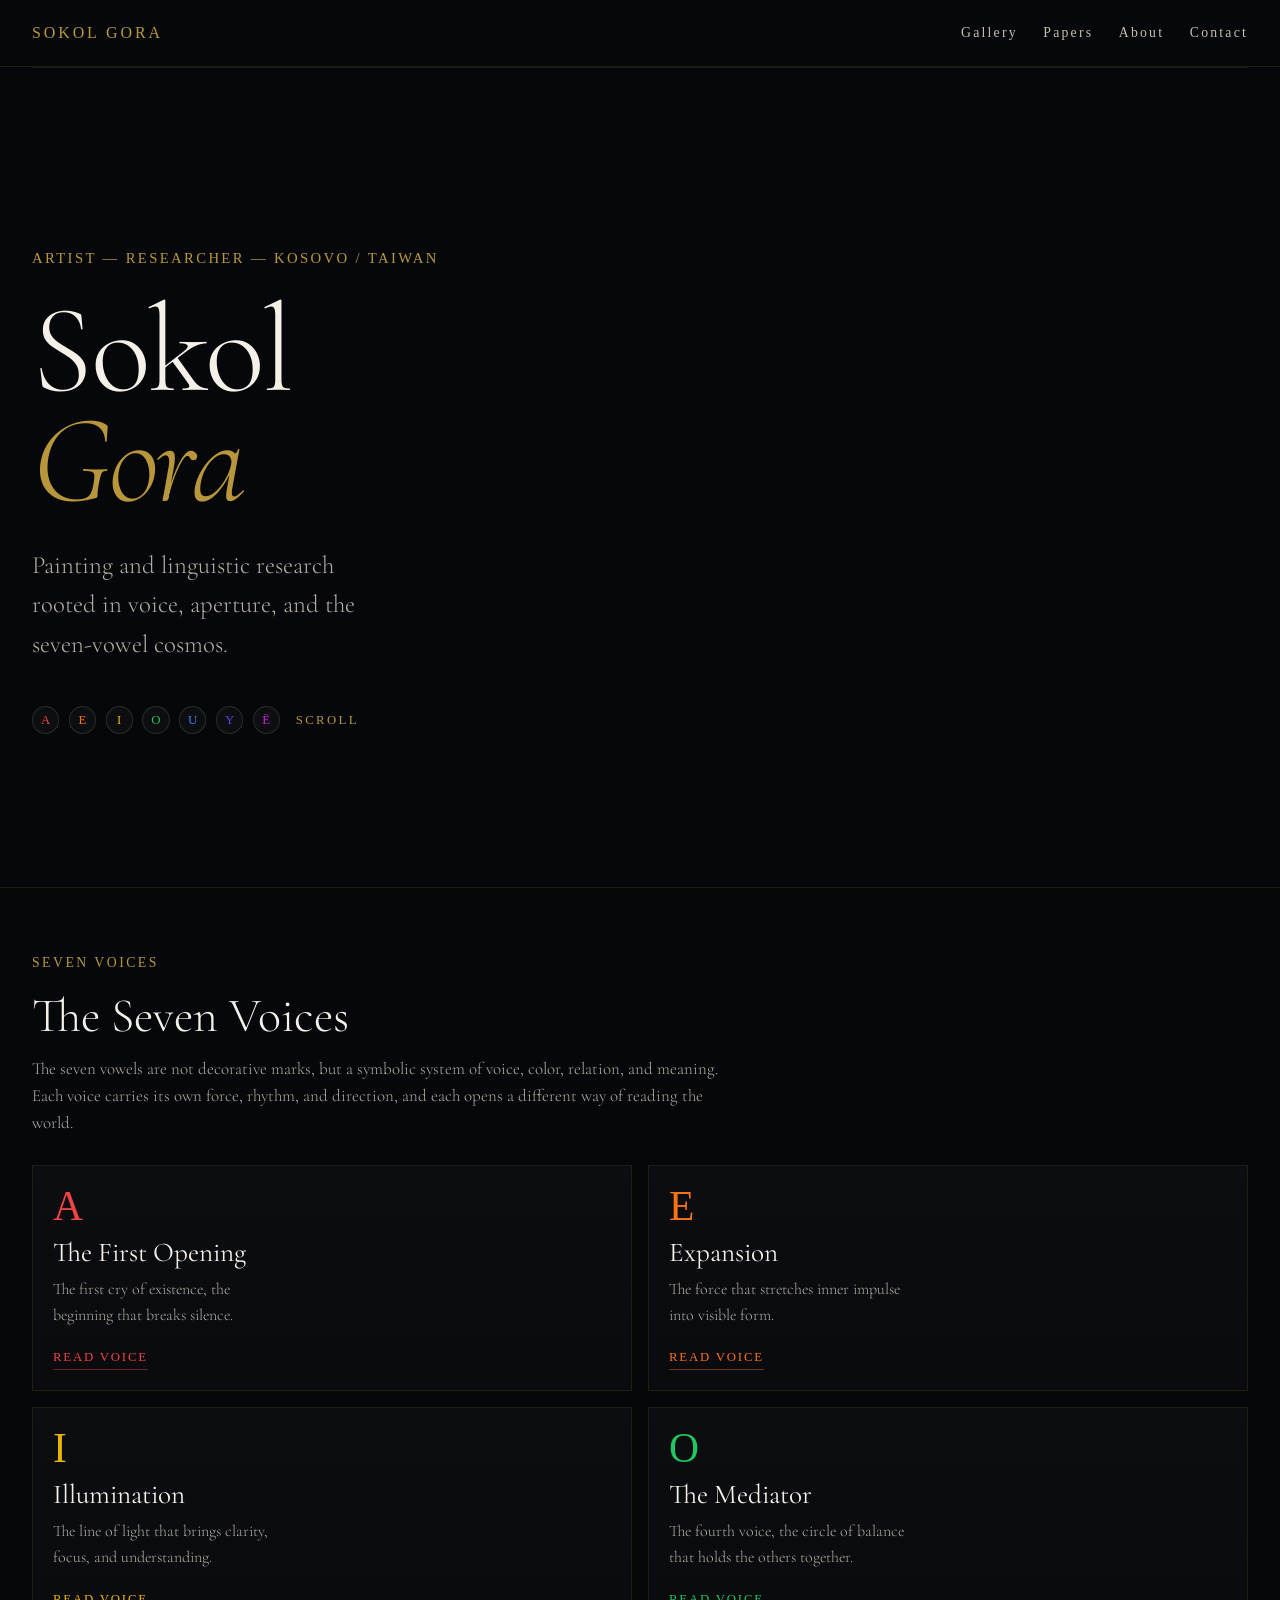
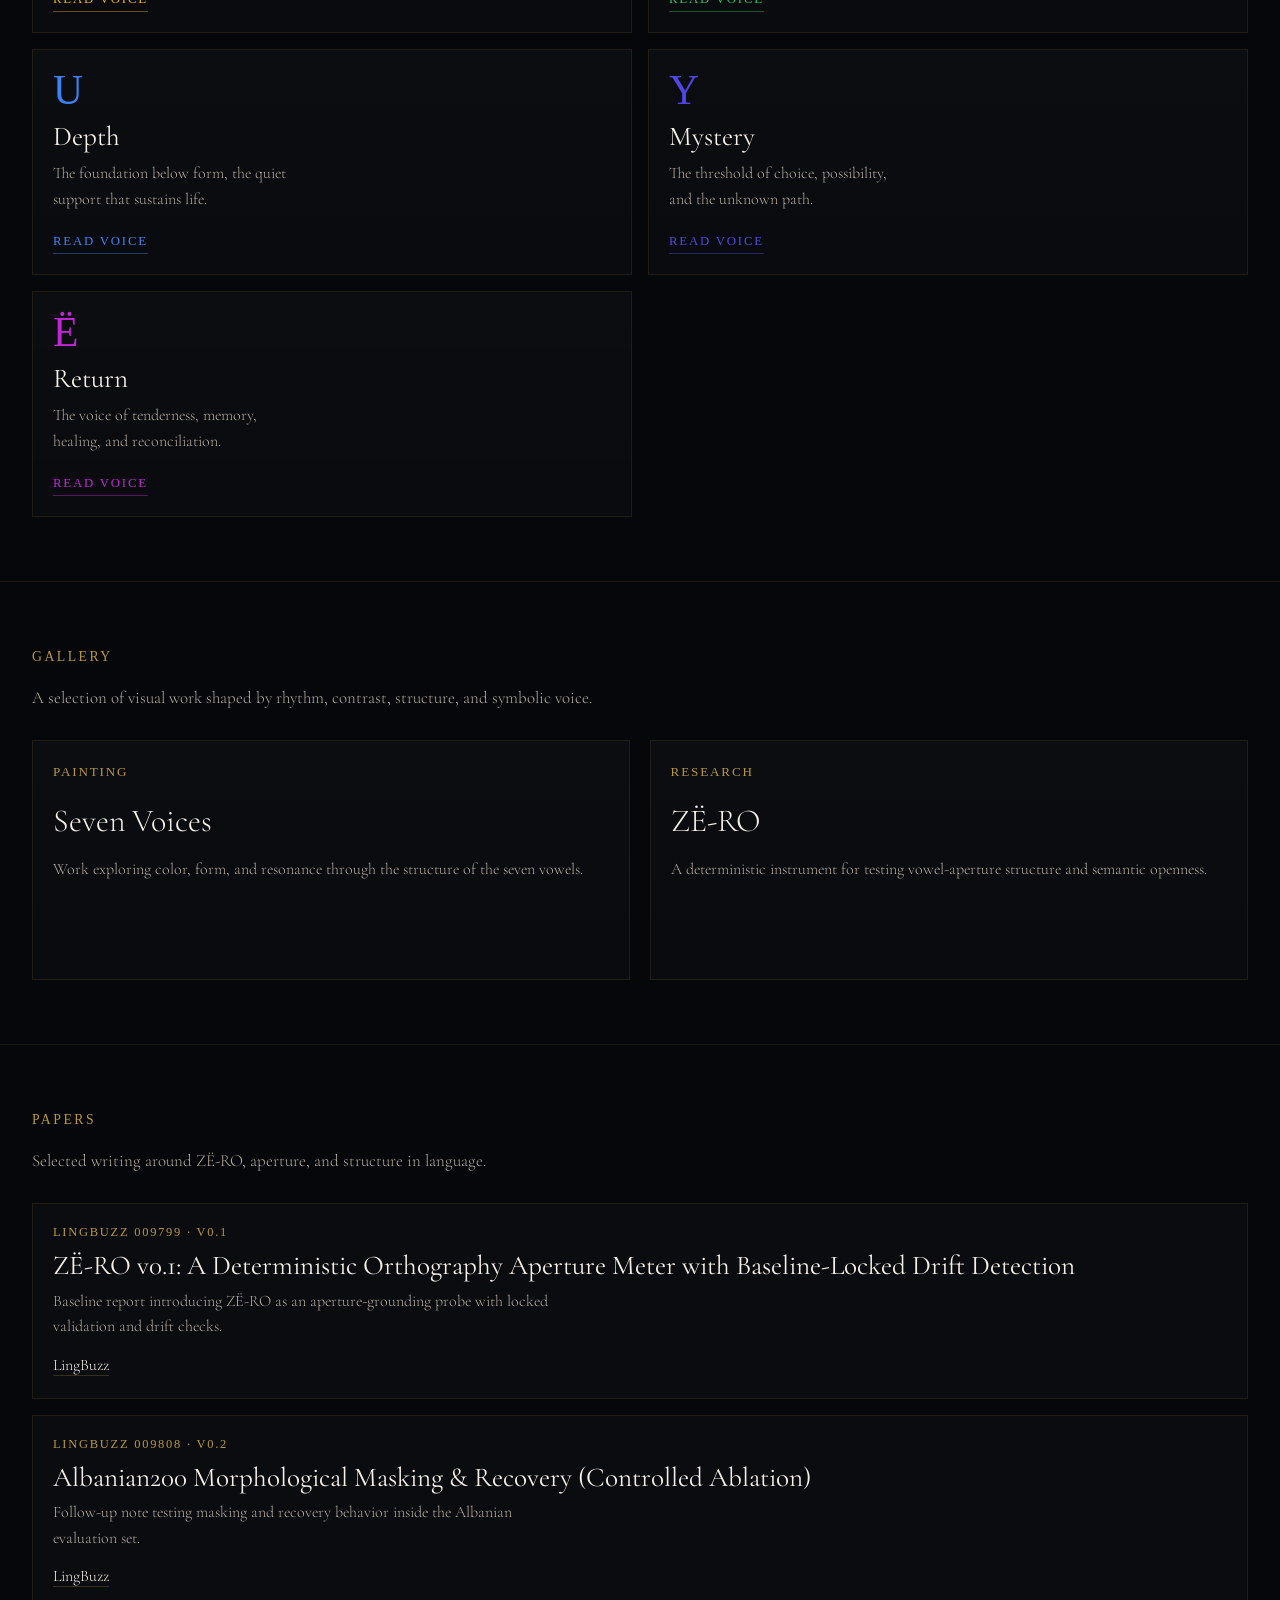
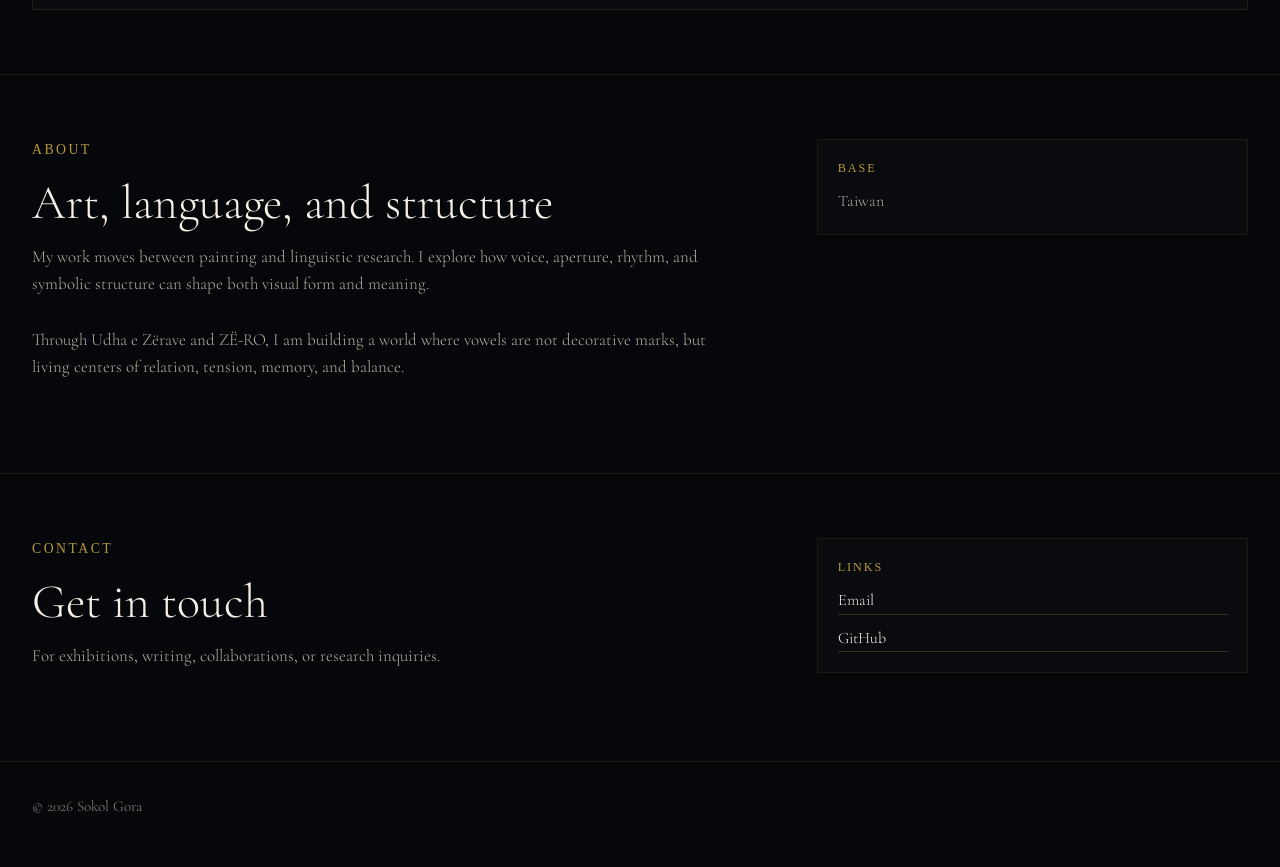
==== index.html @ 14e0bbb9 "fix: remove all decorative hero background effects" ====
<!DOCTYPE html>
<html lang="en">
<head>
  <meta charset="UTF-8" />
  <meta name="viewport" content="width=device-width, initial-scale=1.0" />
  <title>Sokol Gora</title>
  <meta
    name="description"
    content="Painting and linguistic research rooted in voice, aperture, and the seven-vowel cosmos."
  />
  <link rel="preconnect" href="https://fonts.googleapis.com" />
  <link rel="preconnect" href="https://fonts.gstatic.com" crossorigin />
  <link
    href="https://fonts.googleapis.com/css2?family=Cormorant+Garamond:ital,wght@0,300;0,400;0,500;0,600;1,300;1,400&family=IM+Fell+English+SC&display=swap"
    rel="stylesheet"
  />
  <style>
    :root {
      --bg: #09090b;
      --panel: #101014;
      --panel-soft: rgba(255, 255, 255, 0.02);
      --line: rgba(184, 151, 60, 0.14);
      --line-strong: rgba(184, 151, 60, 0.3);
      --gold: #b8973c;
      --gold-soft: #8a6e2d;
      --text: #f5f0e8;
      --muted: #b7afa3;
      --muted-2: #8c867d;
      --max: 1280px;
      --pad: clamp(1.25rem, 3vw, 2rem);
      --serif: "Cormorant Garamond", Georgia, serif;
      --caps: "IM Fell English SC", serif;
    }

    * {
      box-sizing: border-box;
    }

    html {
      scroll-behavior: smooth;
    }

    body {
      margin: 0;
      min-height: 100svh;
      background: #06070a;
      color: var(--text);
      font-family: var(--serif);
      font-weight: 300;
      line-height: 1.6;
    }

    a {
      color: inherit;
      text-decoration: none;
    }

    .site-shell {
      position: relative;
      overflow: hidden;
    }

    .site-shell::before,
    .site-shell::after {
      content: none;
    }

    .inner {
      position: relative;
      z-index: 1;
      width: min(var(--max), calc(100% - 2 * var(--pad)));
      margin: 0 auto;
    }

    header {
      padding: 1.25rem 0;
      border-bottom: 1px solid var(--line);
    }

    .topbar {
      display: flex;
      align-items: center;
      justify-content: space-between;
      gap: 1rem;
    }

    .brand {
      font-family: var(--caps);
      font-size: 1rem;
      letter-spacing: 0.18em;
      color: var(--gold);
      text-transform: uppercase;
      white-space: nowrap;
    }

    nav {
      display: flex;
      gap: clamp(1rem, 2vw, 2rem);
      flex-wrap: wrap;
      justify-content: flex-end;
    }

    nav a {
      font-family: var(--caps);
      font-size: 0.86rem;
      letter-spacing: 0.16em;
      color: #ddd4c0;
      opacity: 0.9;
      transition: color 0.2s ease, opacity 0.2s ease;
    }

    nav a:hover,
    nav a:focus-visible {
      color: var(--gold);
      opacity: 1;
      outline: none;
    }

    .hero {
      min-height: calc(100svh - 5rem);
      display: grid;
      align-items: center;
      padding: clamp(4rem, 10vh, 7rem) 0 4rem;
    }

    .hero-grid {
      display: grid;
      grid-template-columns: minmax(0, 560px);
      gap: 0;
      align-items: end;
    }

    .eyebrow {
      font-family: var(--caps);
      font-size: 0.92rem;
      letter-spacing: 0.16em;
      color: var(--gold);
      margin: 0 0 1.6rem;
      text-transform: uppercase;
    }

    .hero-title {
      margin: 0;
      line-height: 0.88;
      letter-spacing: -0.02em;
      font-weight: 300;
      font-size: clamp(4rem, 11vw, 7.8rem);
    }

    .hero-title span {
      display: block;
    }

    .hero-title .accent {
      color: var(--gold);
      font-style: italic;
    }

    .hero-copy {
      max-width: 28ch;
      margin: 1.9rem 0 2.6rem;
      font-size: clamp(1.2rem, 2.1vw, 1.55rem);
      color: var(--muted);
    }

    .voice-row {
      display: flex;
      align-items: center;
      gap: 0.6rem;
      flex-wrap: wrap;
      margin-top: 1rem;
    }

    #voice-links {
      display: flex;
      gap: 0.6rem;
      flex-wrap: wrap;
    }

    .voice-link {
      width: 1.7rem;
      height: 1.7rem;
      display: inline-flex;
      align-items: center;
      justify-content: center;
      border-radius: 999px;
      border: 1px solid rgba(255, 255, 255, 0.12);
      background: rgba(255, 255, 255, 0.03);
      color: var(--voice);
      font-family: var(--caps);
      font-size: 0.8rem;
      line-height: 1;
      transition:
        transform 0.18s ease,
        border-color 0.18s ease,
        background 0.18s ease,
        box-shadow 0.18s ease;
    }

    .voice-link:hover,
    .voice-link:focus-visible {
      transform: translateY(-1px);
      border-color: color-mix(in srgb, var(--voice) 70%, white 30%);
      background: color-mix(in srgb, var(--voice) 16%, transparent 84%);
      box-shadow: 0 0 0 3px color-mix(in srgb, var(--voice) 14%, transparent 86%);
      outline: none;
    }

    .scroll-note {
      font-family: var(--caps);
      font-size: 0.8rem;
      letter-spacing: 0.18em;
      color: var(--gold);
      text-transform: uppercase;
      margin-left: 0.4rem;
    }

    .hero-side {
      display: none;
    }

    section {
      padding: 4rem 0;
      border-top: 1px solid var(--line);
    }

    .section-head {
      display: flex;
      align-items: baseline;
      justify-content: space-between;
      gap: 1rem;
      margin-bottom: 1rem;
    }

    .section-kicker {
      font-family: var(--caps);
      font-size: 0.86rem;
      letter-spacing: 0.18em;
      color: var(--gold);
      text-transform: uppercase;
    }

    .section-title {
      margin: 0 0 0.8rem;
      font-size: clamp(2rem, 4vw, 3rem);
      font-weight: 300;
      line-height: 1.1;
    }

    .section-copy {
      max-width: 44rem;
      color: var(--muted);
      font-size: 1.06rem;
      margin: 0 0 1.8rem;
    }

    .voice-grid {
      display: grid;
      grid-template-columns: repeat(2, minmax(0, 1fr));
      gap: 1rem;
    }

    .voice-card {
      --voice-accent: var(--gold);
      border: 1px solid rgba(184, 151, 60, 0.12);
      background: linear-gradient(180deg, rgba(255,255,255,0.025), rgba(255,255,255,0.015));
      padding: 1.25rem;
      transition:
        transform 0.18s ease,
        border-color 0.18s ease,
        box-shadow 0.18s ease;
    }

    .voice-card:hover,
    .voice-card:focus-within {
      transform: translateY(-2px);
      border-color: color-mix(in srgb, var(--voice-accent) 38%, rgba(184,151,60,0.24));
      box-shadow: 0 12px 28px rgba(0, 0, 0, 0.18);
    }

    .voice-card-letter {
      font-family: var(--caps);
      font-size: 2.6rem;
      line-height: 1;
      color: var(--voice-accent);
      margin-bottom: 0.65rem;
    }

    .voice-card-title {
      margin: 0 0 0.55rem;
      font-size: 1.7rem;
      font-weight: 400;
      line-height: 1.1;
    }

    .voice-card-copy {
      margin: 0 0 1rem;
      color: var(--muted);
      font-size: 1rem;
      max-width: 30ch;
    }

    .voice-card-link {
      display: inline-flex;
      align-items: center;
      gap: 0.45rem;
      font-family: var(--caps);
      font-size: 0.8rem;
      letter-spacing: 0.14em;
      text-transform: uppercase;
      color: var(--voice-accent);
      border-bottom: 1px solid color-mix(in srgb, var(--voice-accent) 42%, transparent);
      padding-bottom: 0.1rem;
    }

    .voice-card-link:hover,
    .voice-card-link:focus-visible {
      border-color: color-mix(in srgb, var(--voice-accent) 74%, transparent);
      outline: none;
    }

    .cards {
      display: grid;
      grid-template-columns: repeat(2, minmax(0, 1fr));
      gap: 1.2rem;
    }

    .card {
      background: linear-gradient(180deg, rgba(255,255,255,0.025), rgba(255,255,255,0.015));
      border: 1px solid rgba(184, 151, 60, 0.12);
      padding: 1.25rem;
      min-height: 15rem;
    }

    .card-label {
      font-family: var(--caps);
      font-size: 0.82rem;
      letter-spacing: 0.14em;
      text-transform: uppercase;
      color: var(--gold);
      margin-bottom: 0.8rem;
    }

    .card h3 {
      margin: 0 0 0.65rem;
      font-size: 2rem;
      font-weight: 300;
    }

    .card p {
      margin: 0;
      color: var(--muted);
      font-size: 1rem;
    }

    .paper-list {
      display: grid;
      gap: 1rem;
    }

    .paper {
      border: 1px solid rgba(184, 151, 60, 0.12);
      background: rgba(255, 255, 255, 0.018);
      padding: 1.2rem 1.25rem;
    }

    .paper-meta {
      font-family: var(--caps);
      font-size: 0.78rem;
      letter-spacing: 0.14em;
      color: var(--gold);
      text-transform: uppercase;
      margin-bottom: 0.45rem;
    }

    .paper h3 {
      margin: 0 0 0.45rem;
      font-size: 1.7rem;
      font-weight: 400;
      line-height: 1.15;
    }

    .paper p {
      margin: 0 0 0.8rem;
      color: var(--muted);
      max-width: 64ch;
    }

    .paper a,
    .contact-links a {
      color: var(--text);
      border-bottom: 1px solid rgba(184, 151, 60, 0.25);
      transition: color 0.2s ease, border-color 0.2s ease;
    }

    .paper a:hover,
    .paper a:focus-visible,
    .contact-links a:hover,
    .contact-links a:focus-visible {
      color: var(--gold);
      border-color: rgba(184, 151, 60, 0.7);
      outline: none;
    }

    .about-grid,
    .contact-grid {
      display: grid;
      grid-template-columns: minmax(0, 1.4fr) minmax(16rem, 0.8fr);
      gap: 2rem;
    }

    .about-meta,
    .contact-box {
      border: 1px solid rgba(184, 151, 60, 0.1);
      background: rgba(255, 255, 255, 0.015);
      padding: 1.2rem;
      align-self: start;
    }

    .meta-label {
      font-family: var(--caps);
      font-size: 0.76rem;
      letter-spacing: 0.16em;
      text-transform: uppercase;
      color: var(--gold);
      margin-bottom: 0.65rem;
    }

    .meta-value {
      color: var(--muted);
      font-size: 1rem;
    }

    .contact-links {
      display: grid;
      gap: 0.7rem;
      color: var(--muted);
      font-size: 1rem;
    }

    footer {
      padding: 2rem 0 3rem;
      border-top: 1px solid var(--line);
      color: var(--muted-2);
      font-size: 0.95rem;
    }

    @media (max-width: 900px) {
      .hero-grid,
      .cards,
      .about-grid,
      .contact-grid,
      .voice-grid {
        grid-template-columns: 1fr;
      }

      .hero {
        min-height: auto;
      }

      .hero-side {
        min-height: 6rem;
      }

      nav {
        gap: 0.8rem 1rem;
      }
    }
  </style>
</head>
<body>
  <div class="site-shell">
    <header>
      <div class="inner topbar">
        <a class="brand" href="/">Sokol Gora</a>
        <nav aria-label="Primary">
          <a href="#gallery">Gallery</a>
          <a href="#papers">Papers</a>
          <a href="#about">About</a>
          <a href="#contact">Contact</a>
        </nav>
      </div>
    </header>

    <main>
      <section class="hero inner" aria-labelledby="hero-title">
        <div class="hero-grid">
          <div>
            <p class="eyebrow">Artist — Researcher — Kosovo / Taiwan</p>
            <h1 class="hero-title" id="hero-title">
              <span>Sokol</span>
              <span class="accent">Gora</span>
            </h1>
            <p class="hero-copy">
              Painting and linguistic research rooted in voice, aperture, and the seven-vowel cosmos.
            </p>
            <div class="voice-row">
              <div id="voice-links" aria-label="Seven voices"></div>
              <span class="scroll-note">Scroll</span>
            </div>
          </div>

        </div>
      </section>

      <section id="seven-voices">
        <div class="inner">
          <div class="section-head">
            <span class="section-kicker">Seven Voices</span>
          </div>
          <h2 class="section-title">The Seven Voices</h2>
          <p class="section-copy">
            The seven vowels are not decorative marks, but a symbolic system of voice, color, relation, and meaning. Each voice carries its own force, rhythm, and direction, and each opens a different way of reading the world.
          </p>
          <div class="voice-grid" id="voice-grid"></div>
        </div>
      </section>

      <section id="gallery">
        <div class="inner">
          <div class="section-head">
            <span class="section-kicker">Gallery</span>
          </div>
          <p class="section-copy">
            A selection of visual work shaped by rhythm, contrast, structure, and symbolic voice.
          </p>
          <div class="cards">
            <article class="card">
              <div class="card-label">Painting</div>
              <h3>Seven Voices</h3>
              <p>
                Work exploring color, form, and resonance through the structure of the seven vowels.
              </p>
            </article>
            <article class="card">
              <div class="card-label">Research</div>
              <h3>ZË-RO</h3>
              <p>
                A deterministic instrument for testing vowel-aperture structure and semantic openness.
              </p>
            </article>
          </div>
        </div>
      </section>

      <section id="papers">
        <div class="inner">
          <div class="section-head">
            <span class="section-kicker">Papers</span>
          </div>
          <p class="section-copy">
            Selected writing around ZË-RO, aperture, and structure in language.
          </p>
          <div class="paper-list">
            <article class="paper">
              <div class="paper-meta">LingBuzz 009799 · v0.1</div>
              <h3>ZË-RO v0.1: A Deterministic Orthography Aperture Meter with Baseline-Locked Drift Detection</h3>
              <p>
                Baseline report introducing ZË-RO as an aperture-grounding probe with locked validation and drift checks.
              </p>
              <a href="https://lingbuzz.net/lingbuzz/009799" target="_blank" rel="noreferrer">LingBuzz</a>
            </article>

            <article class="paper">
              <div class="paper-meta">LingBuzz 009808 · v0.2</div>
              <h3>Albanian200 Morphological Masking &amp; Recovery (Controlled Ablation)</h3>
              <p>
                Follow-up note testing masking and recovery behavior inside the Albanian evaluation set.
              </p>
              <a href="https://lingbuzz.net/lingbuzz/009808" target="_blank" rel="noreferrer">LingBuzz</a>
            </article>
          </div>
        </div>
      </section>

      <section id="about">
        <div class="inner about-grid">
          <div>
            <div class="section-head">
              <span class="section-kicker">About</span>
            </div>
            <h2 class="section-title">Art, language, and structure</h2>
            <p class="section-copy">
              My work moves between painting and linguistic research. I explore how voice, aperture, rhythm,
              and symbolic structure can shape both visual form and meaning.
            </p>
            <p class="section-copy">
              Through Udha e Zërave and ZË-RO, I am building a world where vowels are not decorative marks,
              but living centers of relation, tension, memory, and balance.
            </p>
          </div>
          <aside class="about-meta">
            <div class="meta-label">Base</div>
            <div class="meta-value">Taiwan</div>
          </aside>
        </div>
      </section>

      <section id="contact">
        <div class="inner contact-grid">
          <div>
            <div class="section-head">
              <span class="section-kicker">Contact</span>
            </div>
            <h2 class="section-title">Get in touch</h2>
            <p class="section-copy">
              For exhibitions, writing, collaborations, or research inquiries.
            </p>
          </div>
          <aside class="contact-box">
            <div class="meta-label">Links</div>
            <div class="contact-links">
              <a href="mailto:sokolgora@gmail.com">Email</a>
              <a href="https://github.com/sokolgora-sketch" target="_blank" rel="noreferrer">GitHub</a>
            </div>
          </aside>
        </div>
      </section>
    </main>

    <footer>
      <div class="inner">© 2026 Sokol Gora</div>
    </footer>
  </div>

  <script type="module" src="./home.js"></script>
</body>
</html>
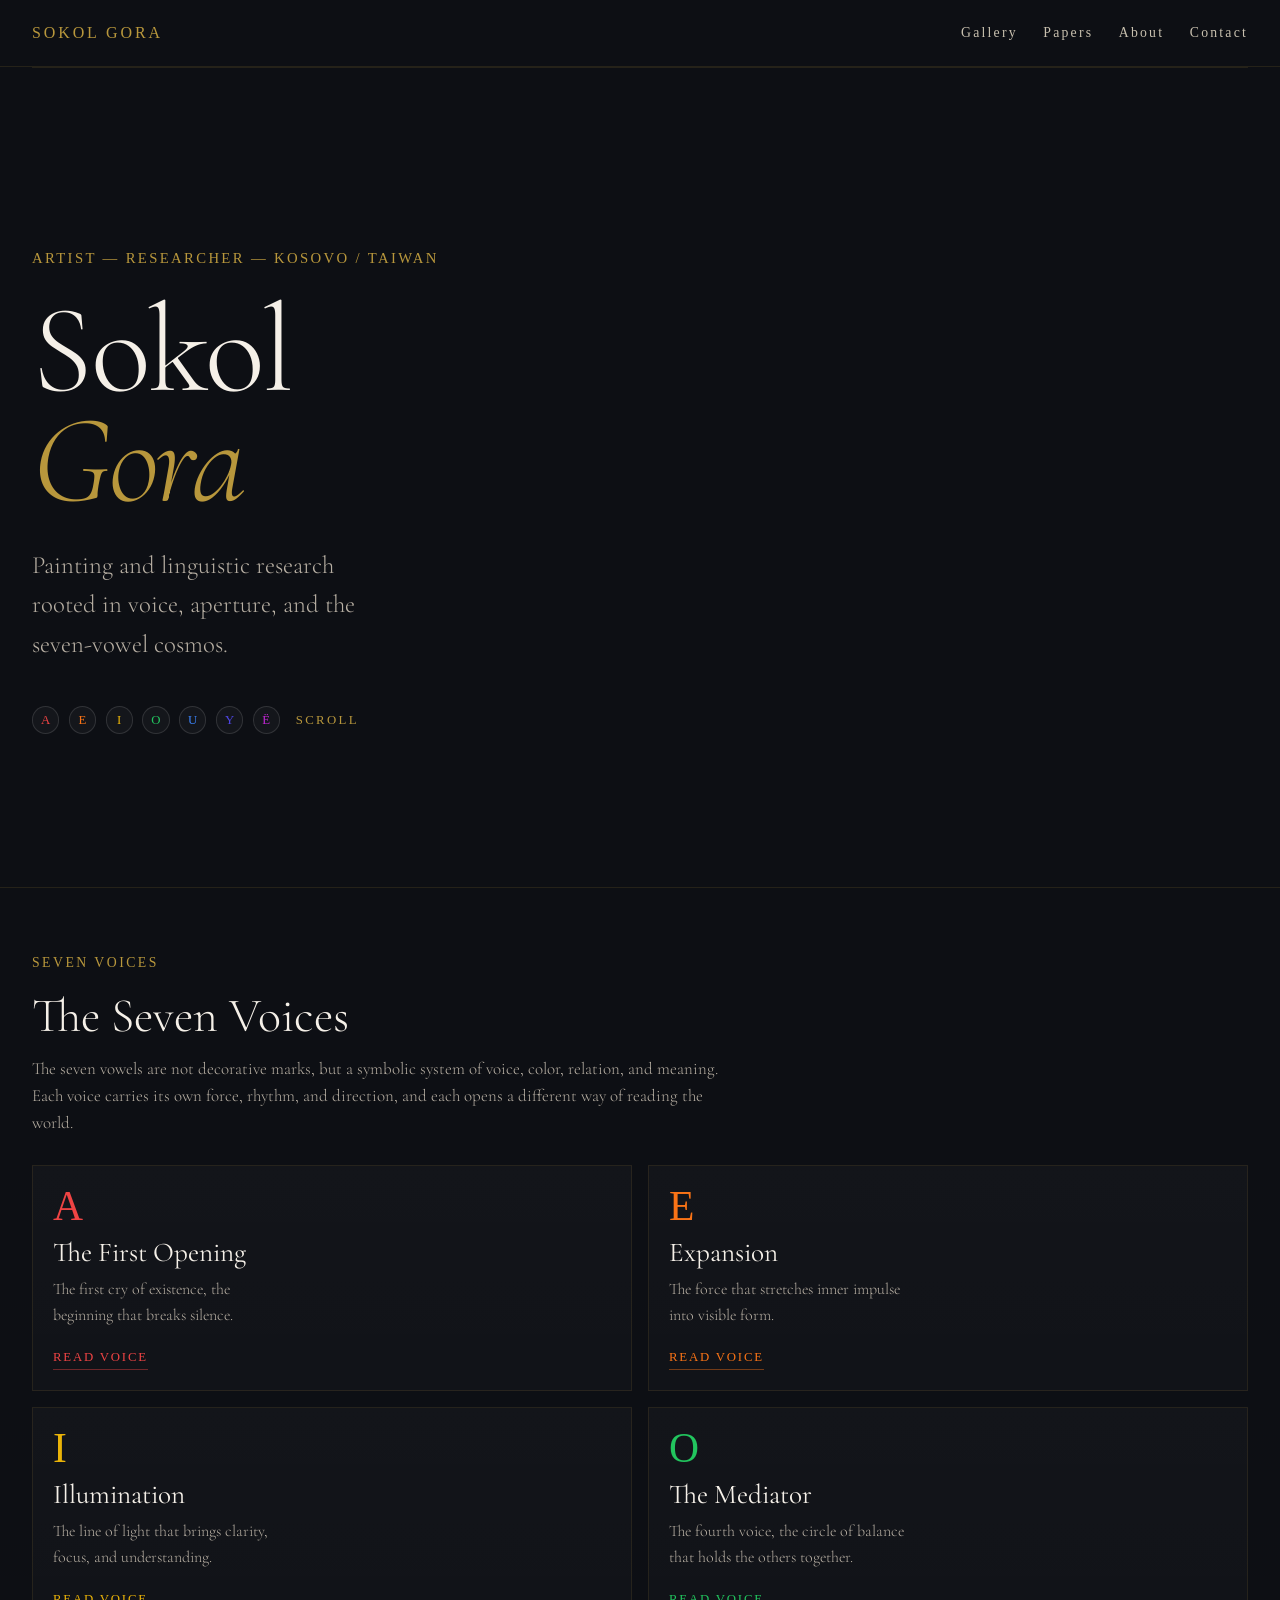
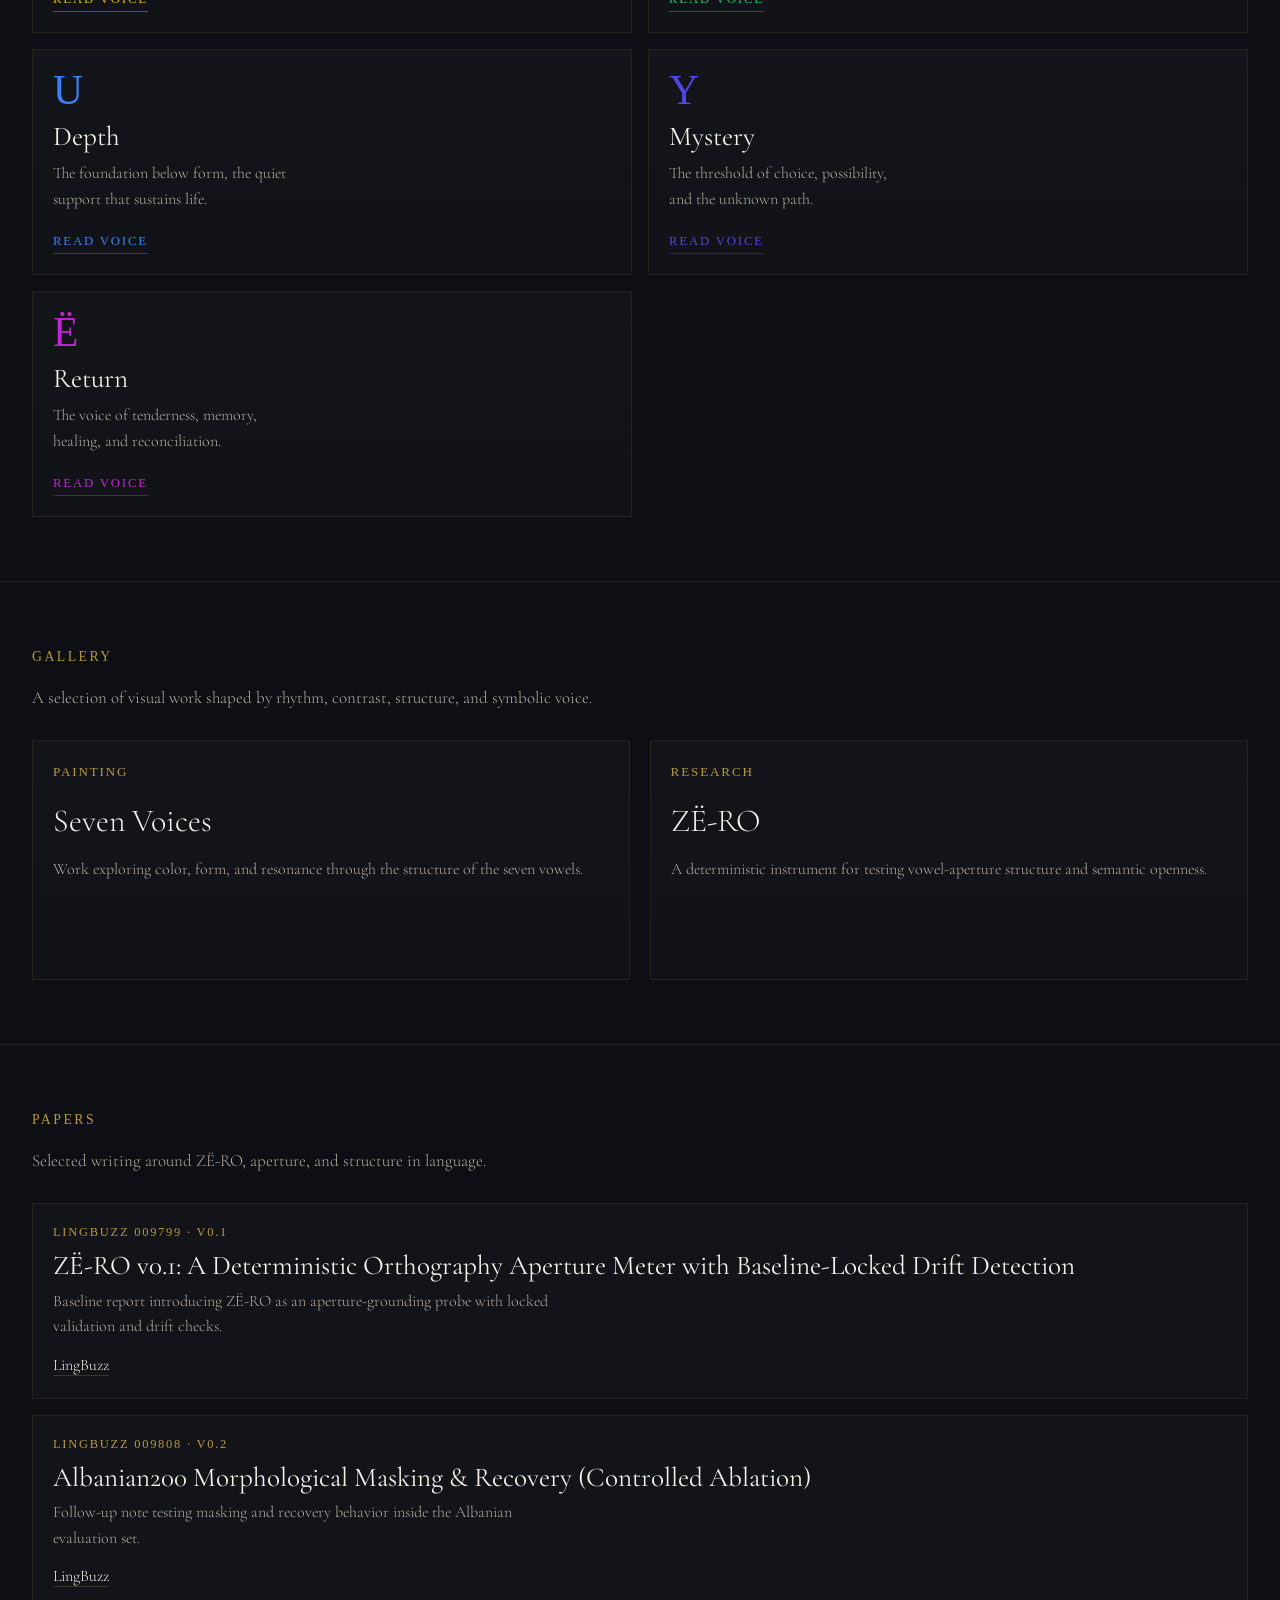
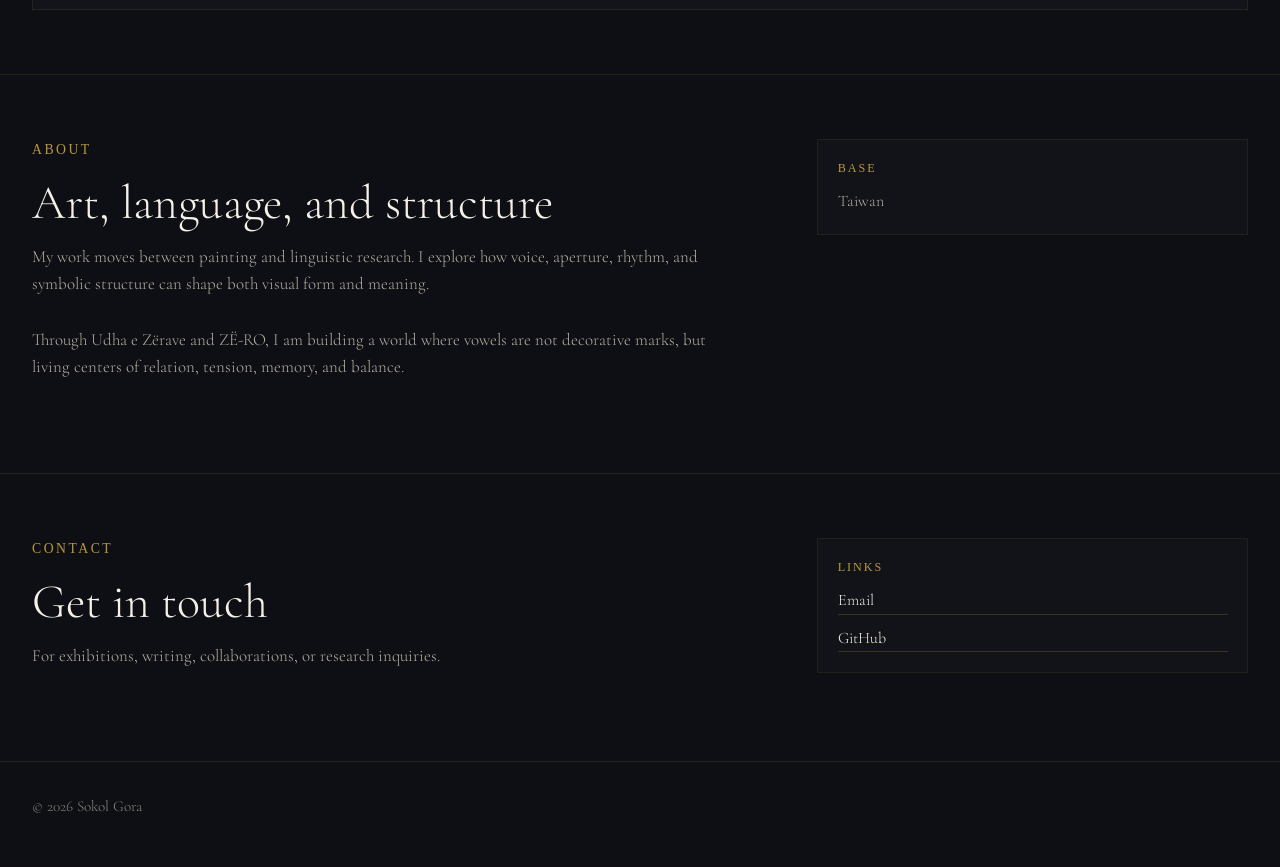
==== commit 1b0a89c9: "fix: stabilize landing background" ====
--- a/index.html
+++ b/index.html
@@ -38,12 +38,13 @@
 
     html {
       scroll-behavior: smooth;
+      background: #0d0f14;
     }
 
     body {
       margin: 0;
       min-height: 100svh;
-      background: #06070a;
+      background: #0d0f14;
       color: var(--text);
       font-family: var(--serif);
       font-weight: 300;
@@ -57,7 +58,7 @@
 
     .site-shell {
       position: relative;
-      overflow: hidden;
+      overflow: visible;
     }
 
     .site-shell::before,
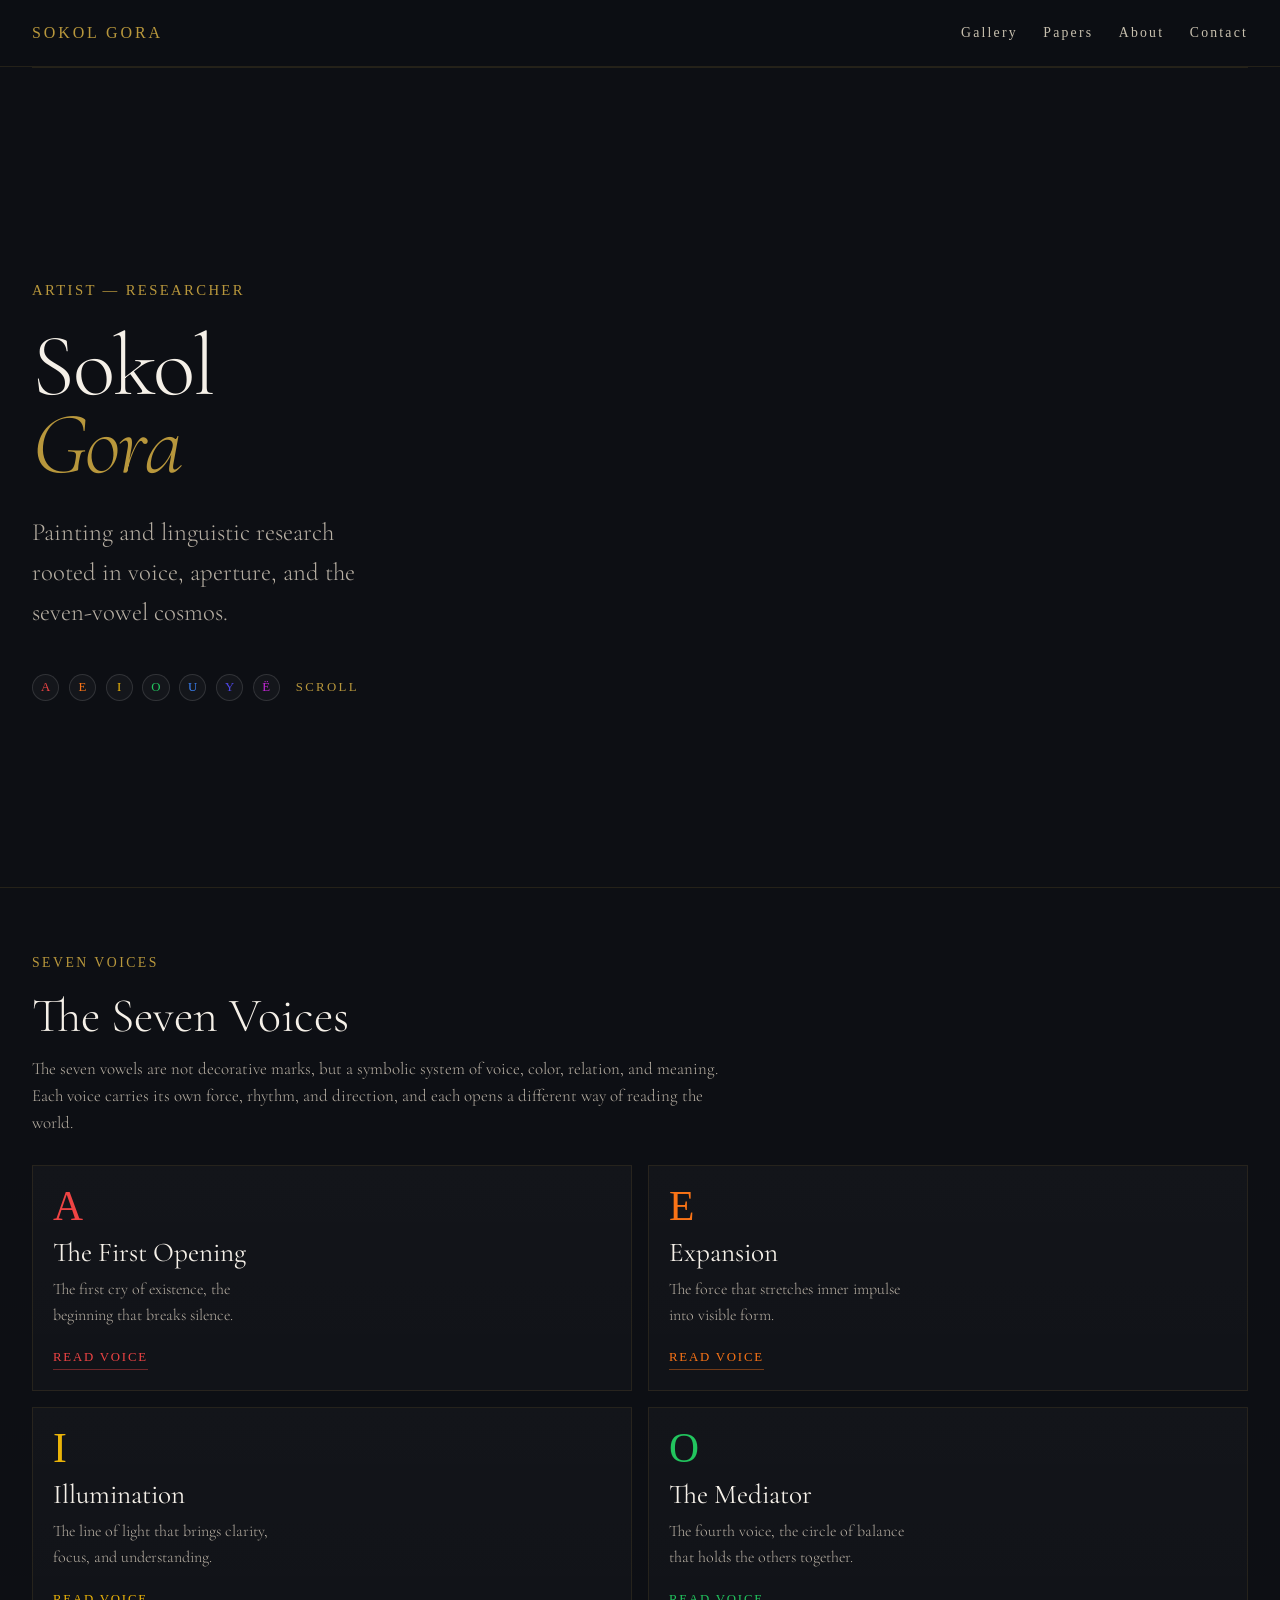
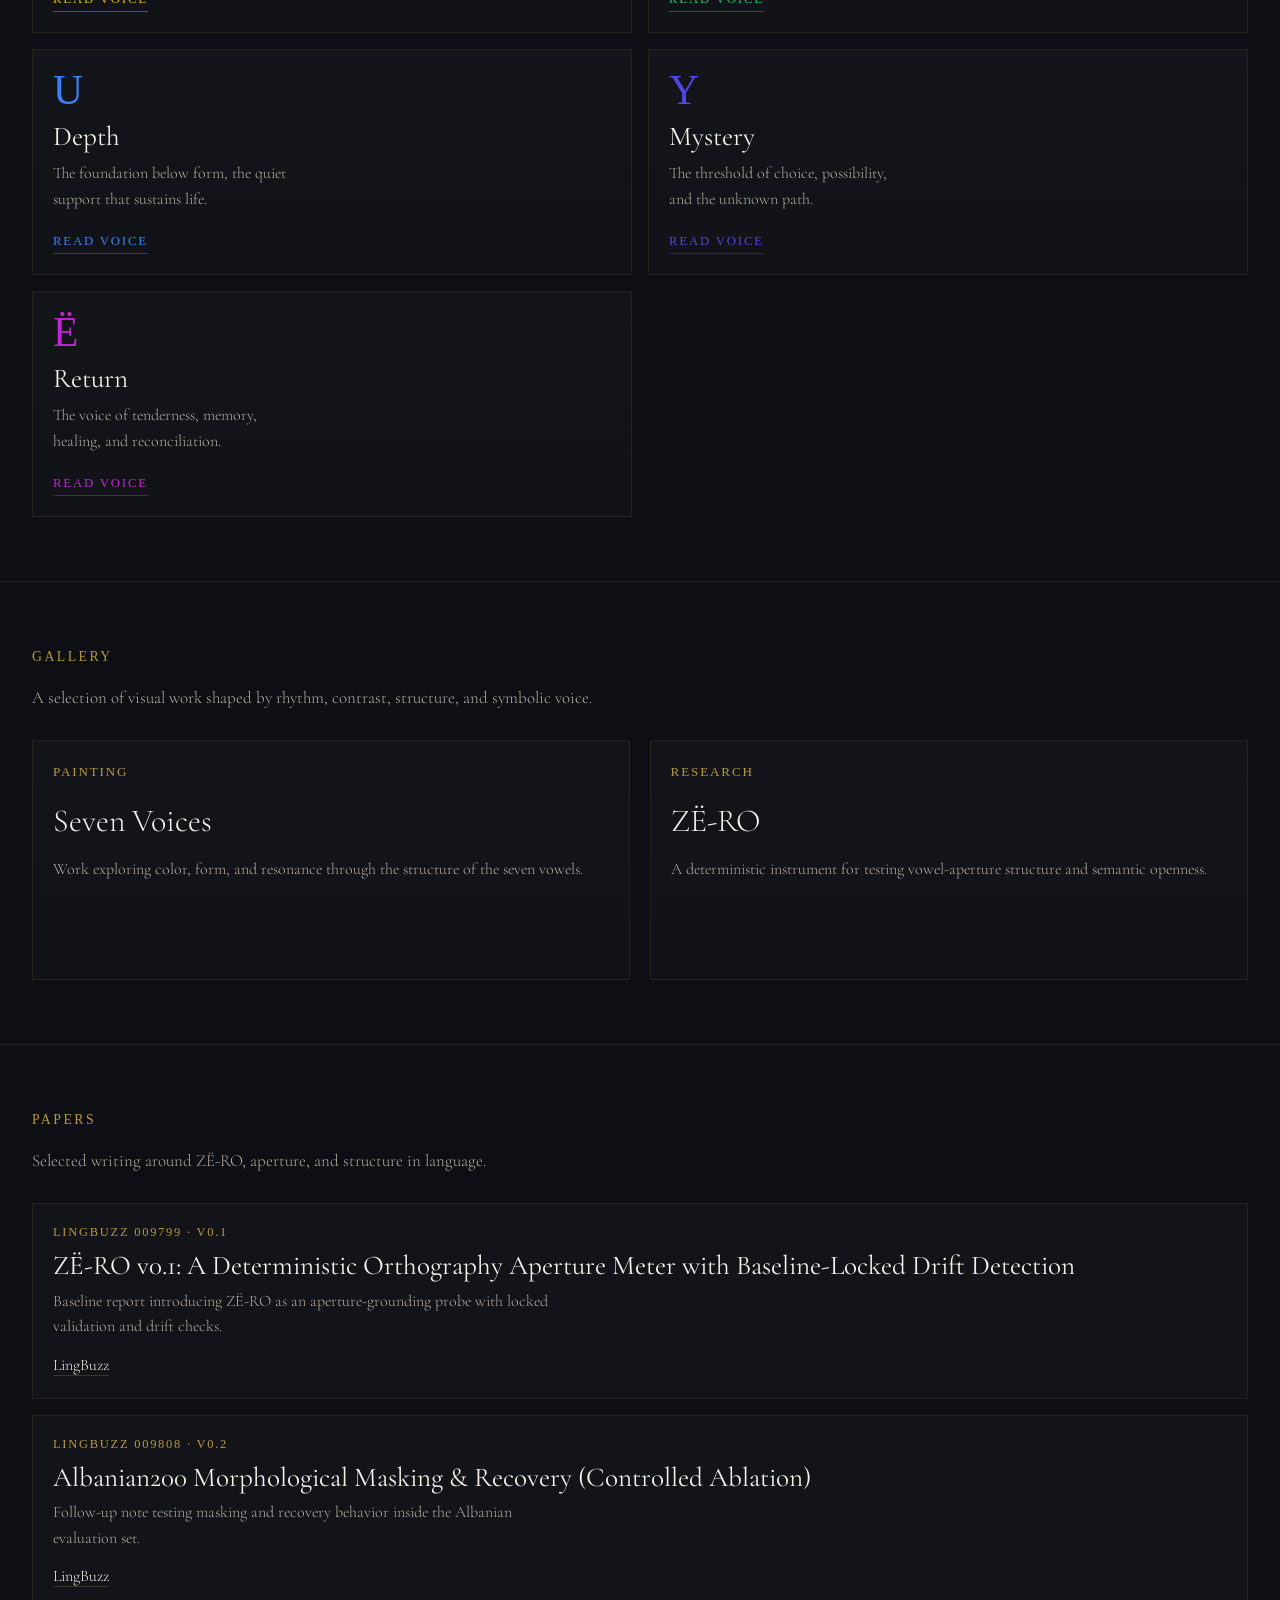
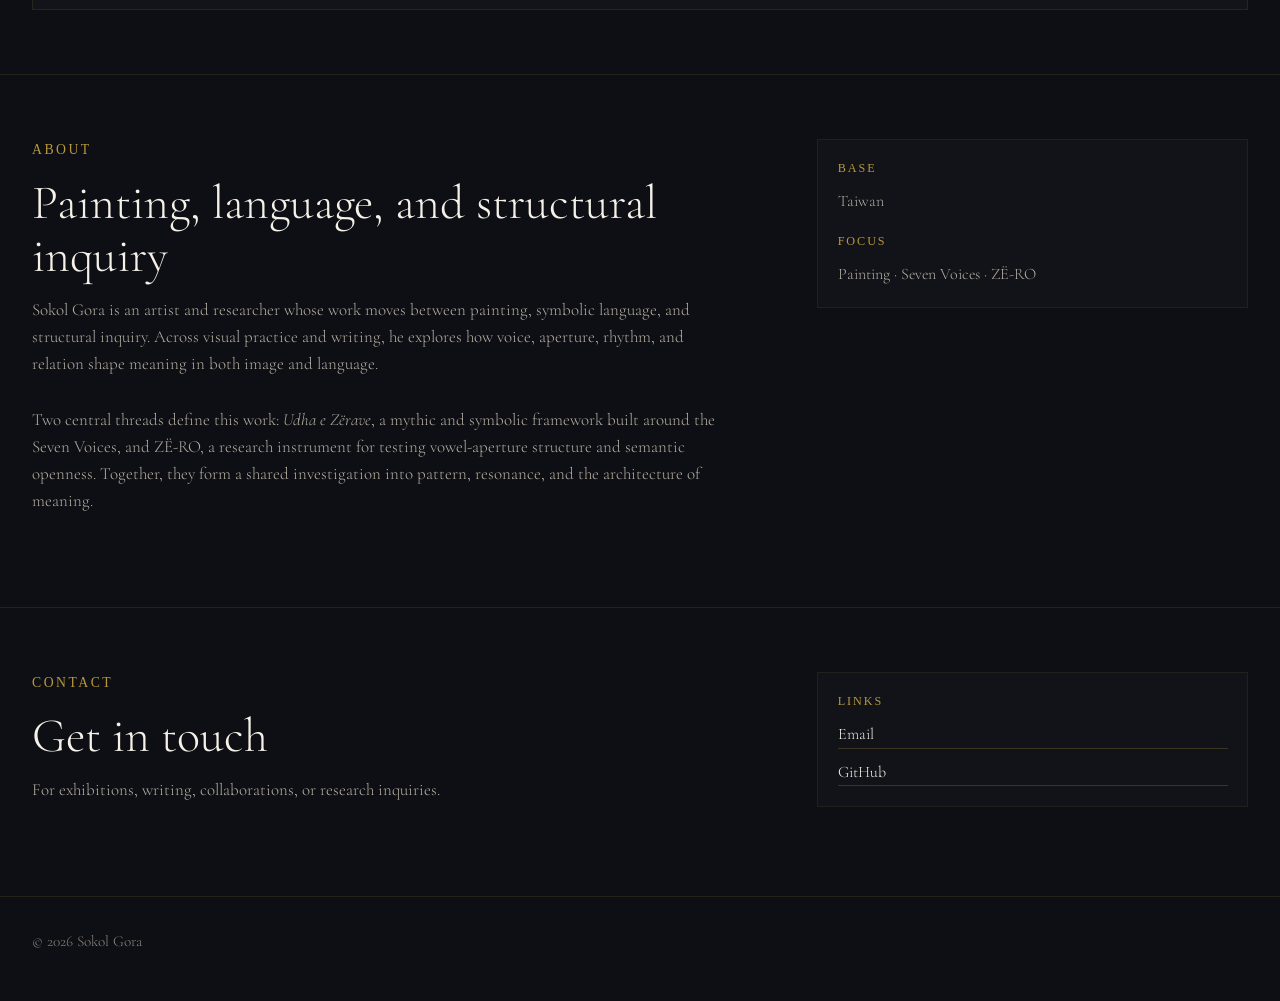
==== commit c9208353: "refine: shrink hero title and add sticky header" ====
--- a/index.html
+++ b/index.html
@@ -38,6 +38,7 @@
 
     html {
       scroll-behavior: smooth;
+      scroll-padding-top: 6rem;
       background: #0d0f14;
     }
 
@@ -74,8 +75,14 @@
     }
 
     header {
+      position: sticky;
+      top: 0;
+      z-index: 50;
       padding: 1.25rem 0;
       border-bottom: 1px solid var(--line);
+      background: rgba(13, 15, 20, 0.88);
+      backdrop-filter: blur(10px);
+      -webkit-backdrop-filter: blur(10px);
     }
 
     .topbar {
@@ -145,7 +152,7 @@
       line-height: 0.88;
       letter-spacing: -0.02em;
       font-weight: 300;
-      font-size: clamp(4rem, 11vw, 7.8rem);
+      font-size: clamp(2.8rem, 7.7vw, 5.5rem);
     }
 
     .hero-title span {
@@ -487,7 +494,7 @@
       <section class="hero inner" aria-labelledby="hero-title">
         <div class="hero-grid">
           <div>
-            <p class="eyebrow">Artist — Researcher — Kosovo / Taiwan</p>
+            <p class="eyebrow">Artist — Researcher</p>
             <h1 class="hero-title" id="hero-title">
               <span>Sokol</span>
               <span class="accent">Gora</span>
@@ -580,19 +587,19 @@
             <div class="section-head">
               <span class="section-kicker">About</span>
             </div>
-            <h2 class="section-title">Art, language, and structure</h2>
+            <h2 class="section-title">Painting, language, and structural inquiry</h2>
             <p class="section-copy">
-              My work moves between painting and linguistic research. I explore how voice, aperture, rhythm,
-              and symbolic structure can shape both visual form and meaning.
+              Sokol Gora is an artist and researcher whose work moves between painting, symbolic language, and structural inquiry. Across visual practice and writing, he explores how voice, aperture, rhythm, and relation shape meaning in both image and language.
             </p>
             <p class="section-copy">
-              Through Udha e Zërave and ZË-RO, I am building a world where vowels are not decorative marks,
-              but living centers of relation, tension, memory, and balance.
+              Two central threads define this work: <em>Udha e Zërave</em>, a mythic and symbolic framework built around the Seven Voices, and ZË-RO, a research instrument for testing vowel-aperture structure and semantic openness. Together, they form a shared investigation into pattern, resonance, and the architecture of meaning.
             </p>
           </div>
           <aside class="about-meta">
             <div class="meta-label">Base</div>
             <div class="meta-value">Taiwan</div>
+            <div class="meta-label" style="margin-top: 1.1rem;">Focus</div>
+            <div class="meta-value">Painting · Seven Voices · ZË-RO</div>
           </aside>
         </div>
       </section>
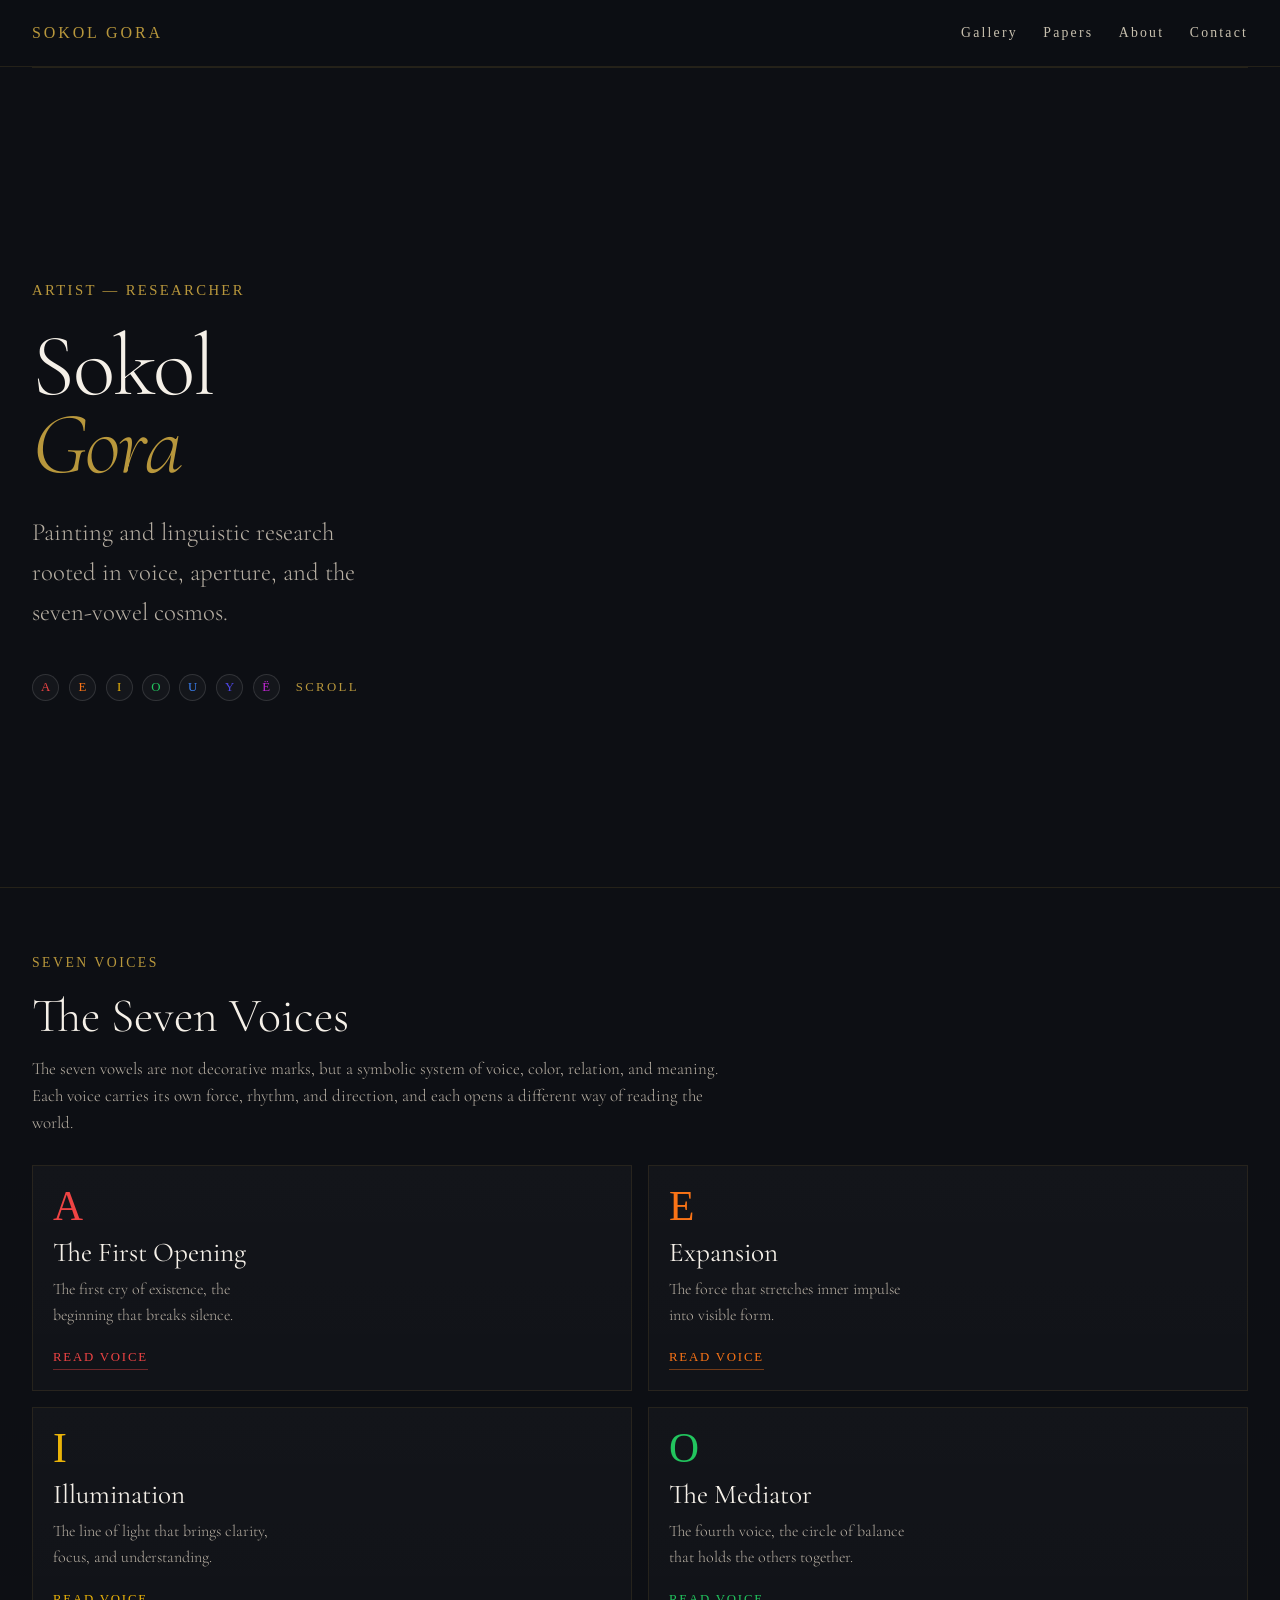
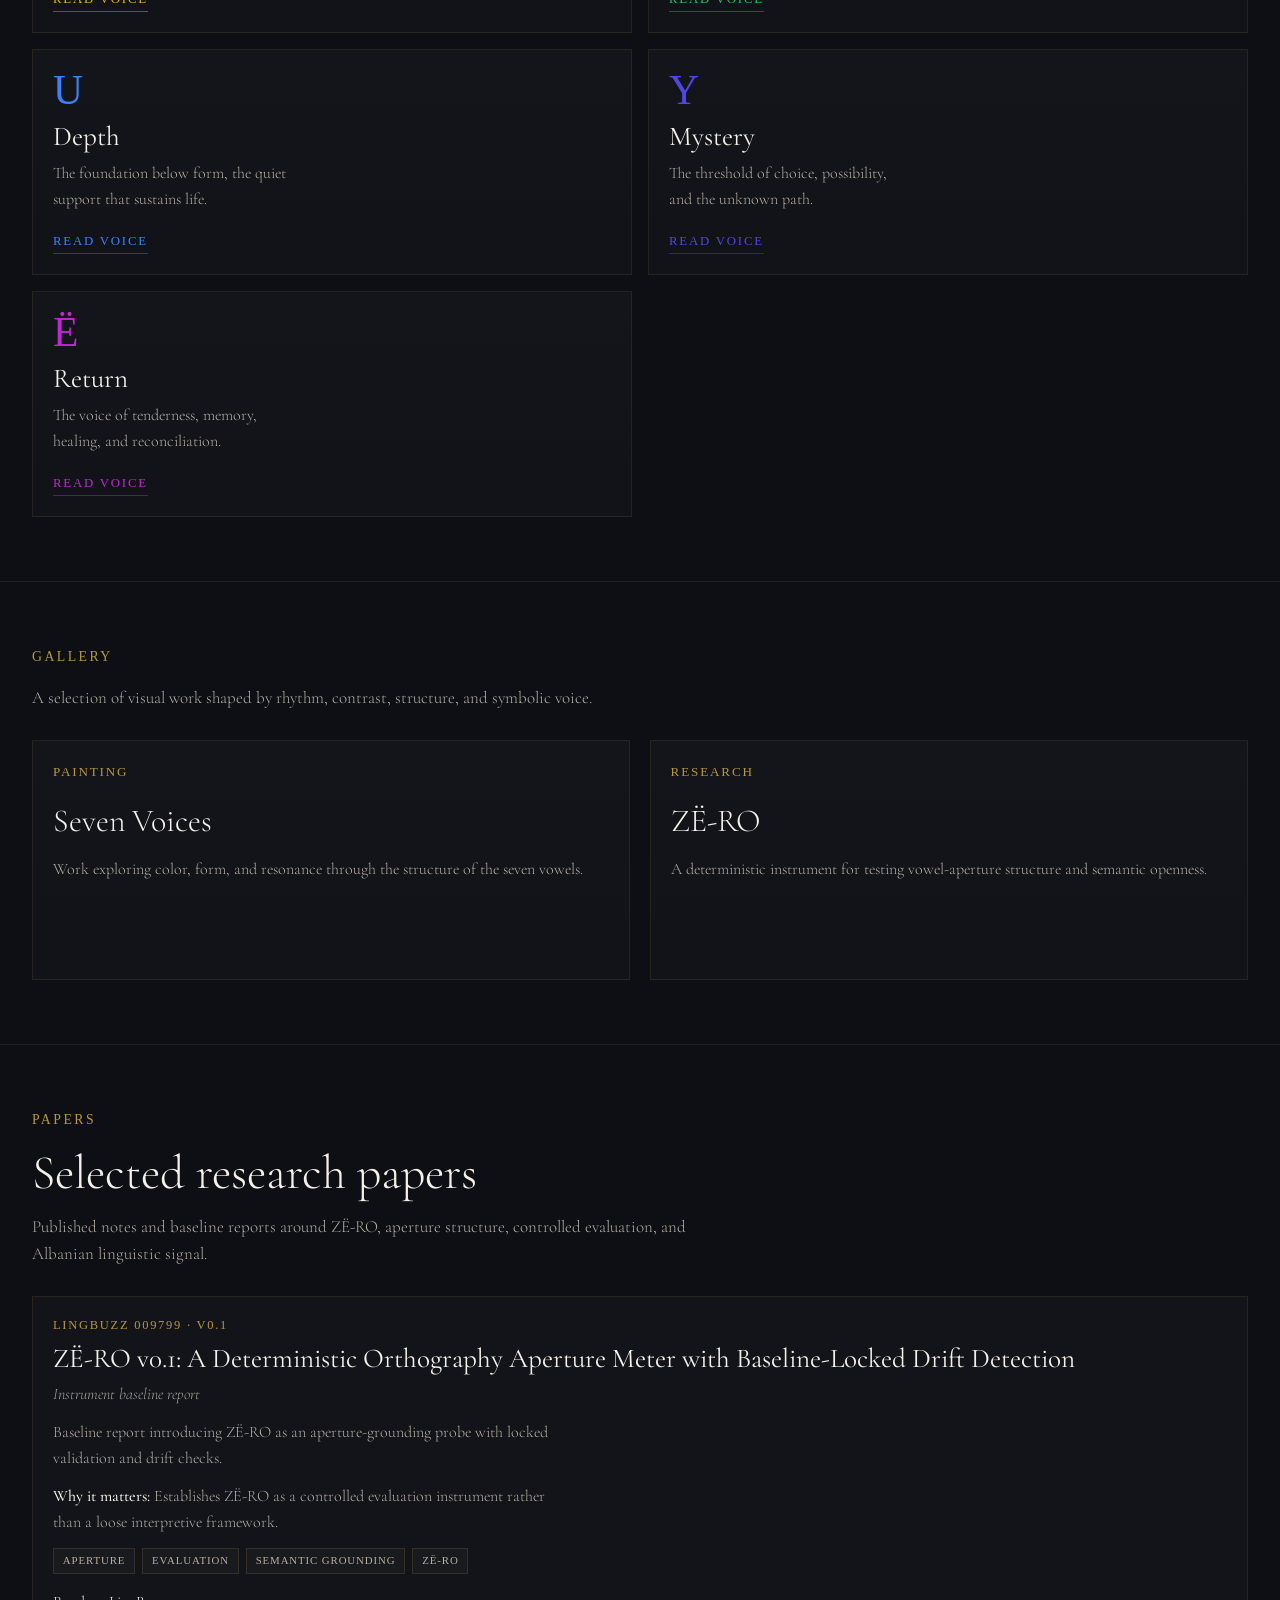
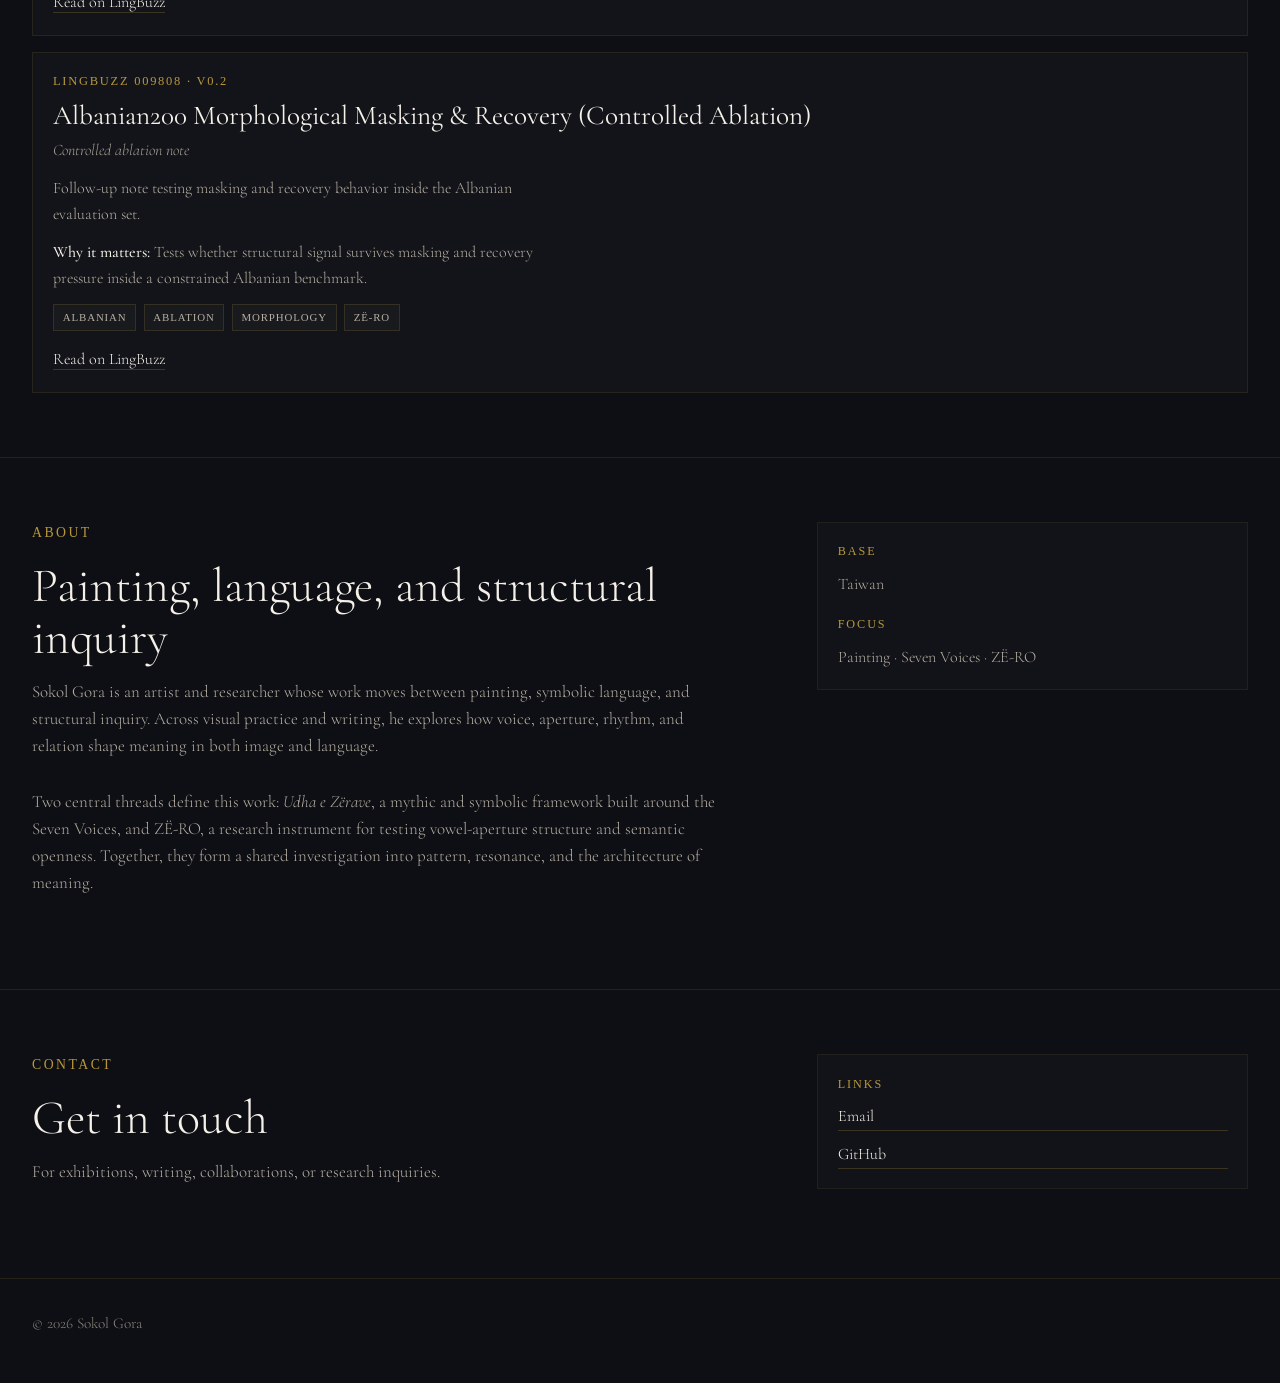
==== commit 53ec5ce2: "feat: polish Papers section" ====
--- a/index.html
+++ b/index.html
@@ -394,6 +394,46 @@
       max-width: 64ch;
     }
 
+    .paper-subtitle {
+      margin: 0 0 0.5rem;
+      color: var(--text);
+      font-size: 1rem;
+      font-style: italic;
+      opacity: 0.9;
+    }
+
+    .paper-why {
+      color: var(--muted);
+      margin-bottom: 0.95rem;
+    }
+
+    .paper-why strong {
+      color: var(--text);
+      font-weight: 500;
+    }
+
+    .paper-tags {
+      display: flex;
+      flex-wrap: wrap;
+      gap: 0.45rem;
+      margin: 0 0 1rem;
+      padding: 0;
+      list-style: none;
+    }
+
+    .paper-tag {
+      display: inline-flex;
+      align-items: center;
+      border: 1px solid rgba(184, 151, 60, 0.18);
+      background: rgba(255, 255, 255, 0.025);
+      color: var(--muted);
+      padding: 0.22rem 0.55rem;
+      font-family: var(--caps);
+      font-size: 0.68rem;
+      letter-spacing: 0.08em;
+      text-transform: uppercase;
+    }
+
     .paper a,
     .contact-links a {
       color: var(--text);
@@ -556,26 +596,47 @@
           <div class="section-head">
             <span class="section-kicker">Papers</span>
           </div>
+          <h2 class="section-title">Selected research papers</h2>
           <p class="section-copy">
-            Selected writing around ZË-RO, aperture, and structure in language.
+            Published notes and baseline reports around ZË-RO, aperture structure, controlled evaluation, and Albanian linguistic signal.
           </p>
           <div class="paper-list">
             <article class="paper">
               <div class="paper-meta">LingBuzz 009799 · v0.1</div>
               <h3>ZË-RO v0.1: A Deterministic Orthography Aperture Meter with Baseline-Locked Drift Detection</h3>
+              <p class="paper-subtitle">Instrument baseline report</p>
               <p>
                 Baseline report introducing ZË-RO as an aperture-grounding probe with locked validation and drift checks.
               </p>
-              <a href="https://lingbuzz.net/lingbuzz/009799" target="_blank" rel="noreferrer">LingBuzz</a>
+              <p class="paper-why">
+                <strong>Why it matters:</strong> Establishes ZË-RO as a controlled evaluation instrument rather than a loose interpretive framework.
+              </p>
+              <ul class="paper-tags" aria-label="Paper tags">
+                <li class="paper-tag">Aperture</li>
+                <li class="paper-tag">Evaluation</li>
+                <li class="paper-tag">Semantic Grounding</li>
+                <li class="paper-tag">ZË-RO</li>
+              </ul>
+              <a href="https://lingbuzz.net/lingbuzz/009799" target="_blank" rel="noreferrer">Read on LingBuzz</a>
             </article>
 
             <article class="paper">
               <div class="paper-meta">LingBuzz 009808 · v0.2</div>
               <h3>Albanian200 Morphological Masking &amp; Recovery (Controlled Ablation)</h3>
+              <p class="paper-subtitle">Controlled ablation note</p>
               <p>
                 Follow-up note testing masking and recovery behavior inside the Albanian evaluation set.
               </p>
-              <a href="https://lingbuzz.net/lingbuzz/009808" target="_blank" rel="noreferrer">LingBuzz</a>
+              <p class="paper-why">
+                <strong>Why it matters:</strong> Tests whether structural signal survives masking and recovery pressure inside a constrained Albanian benchmark.
+              </p>
+              <ul class="paper-tags" aria-label="Paper tags">
+                <li class="paper-tag">Albanian</li>
+                <li class="paper-tag">Ablation</li>
+                <li class="paper-tag">Morphology</li>
+                <li class="paper-tag">ZË-RO</li>
+              </ul>
+              <a href="https://lingbuzz.net/lingbuzz/009808" target="_blank" rel="noreferrer">Read on LingBuzz</a>
             </article>
           </div>
         </div>
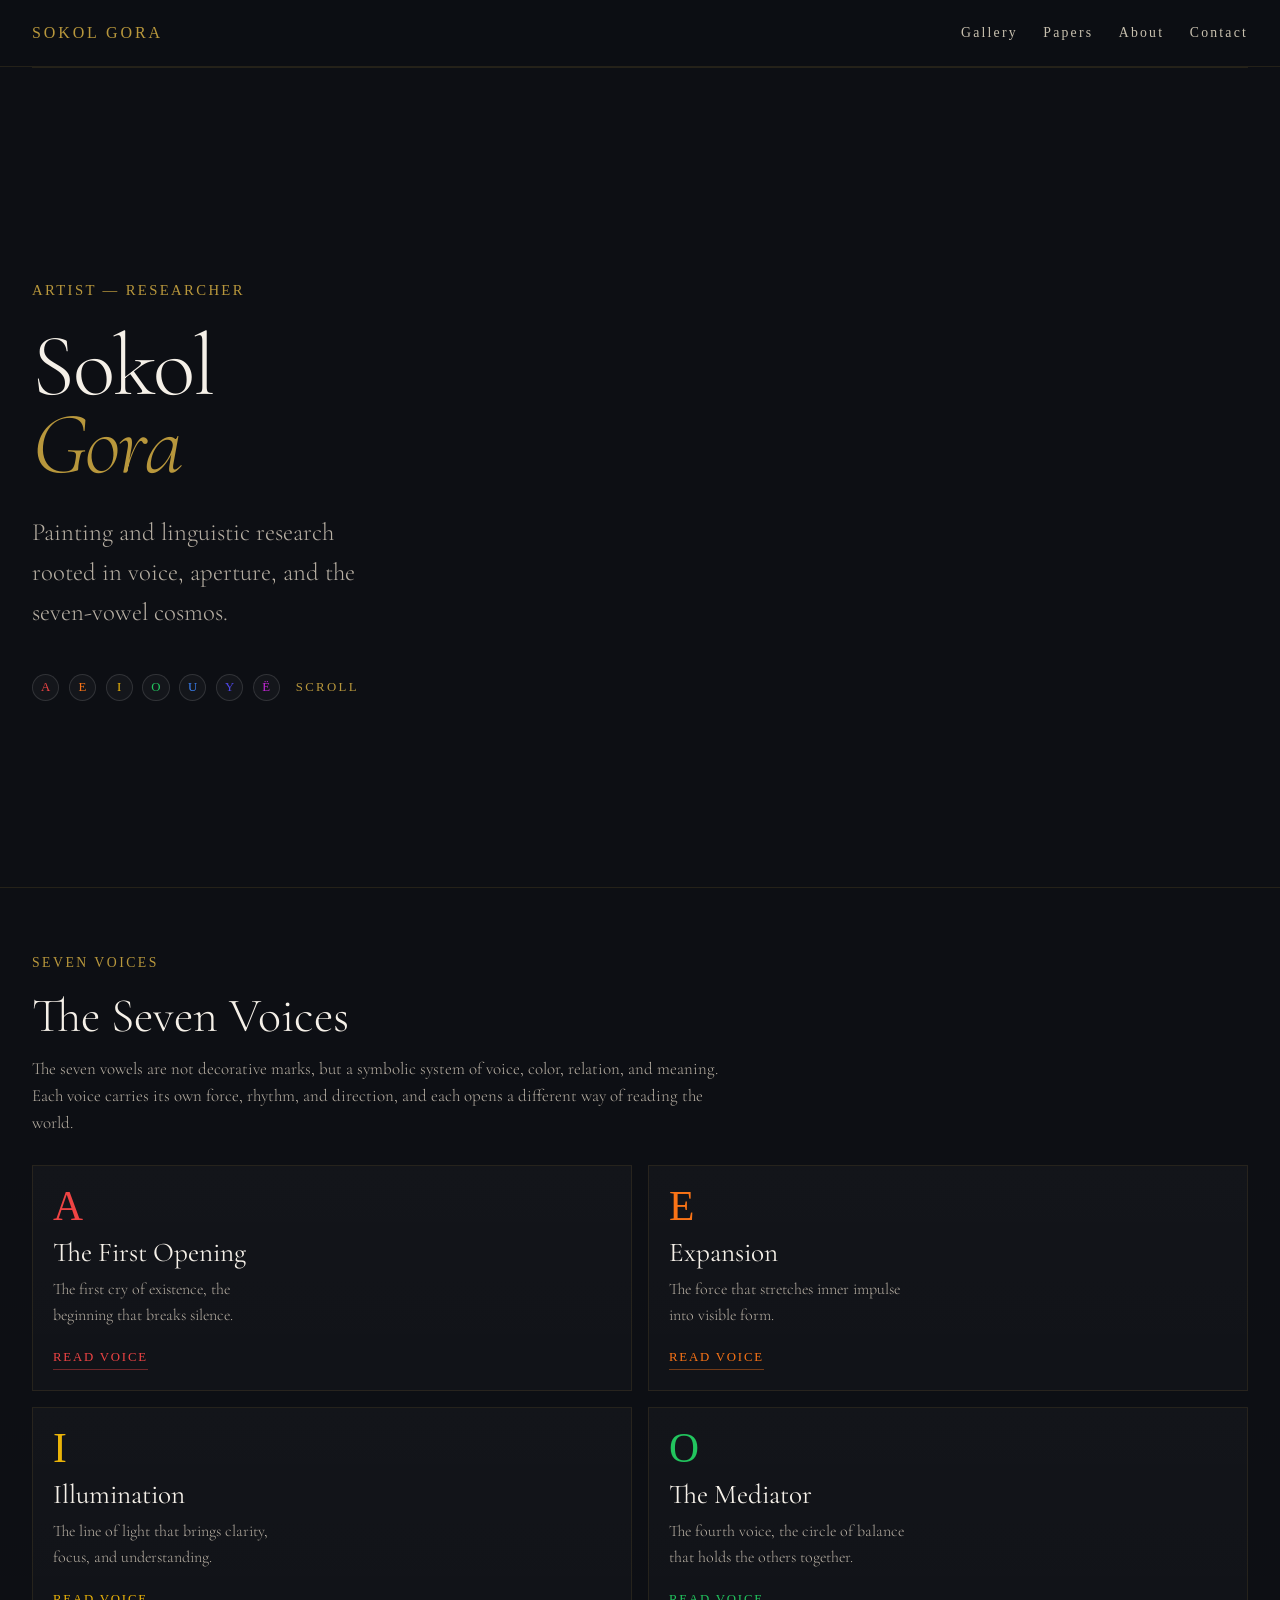
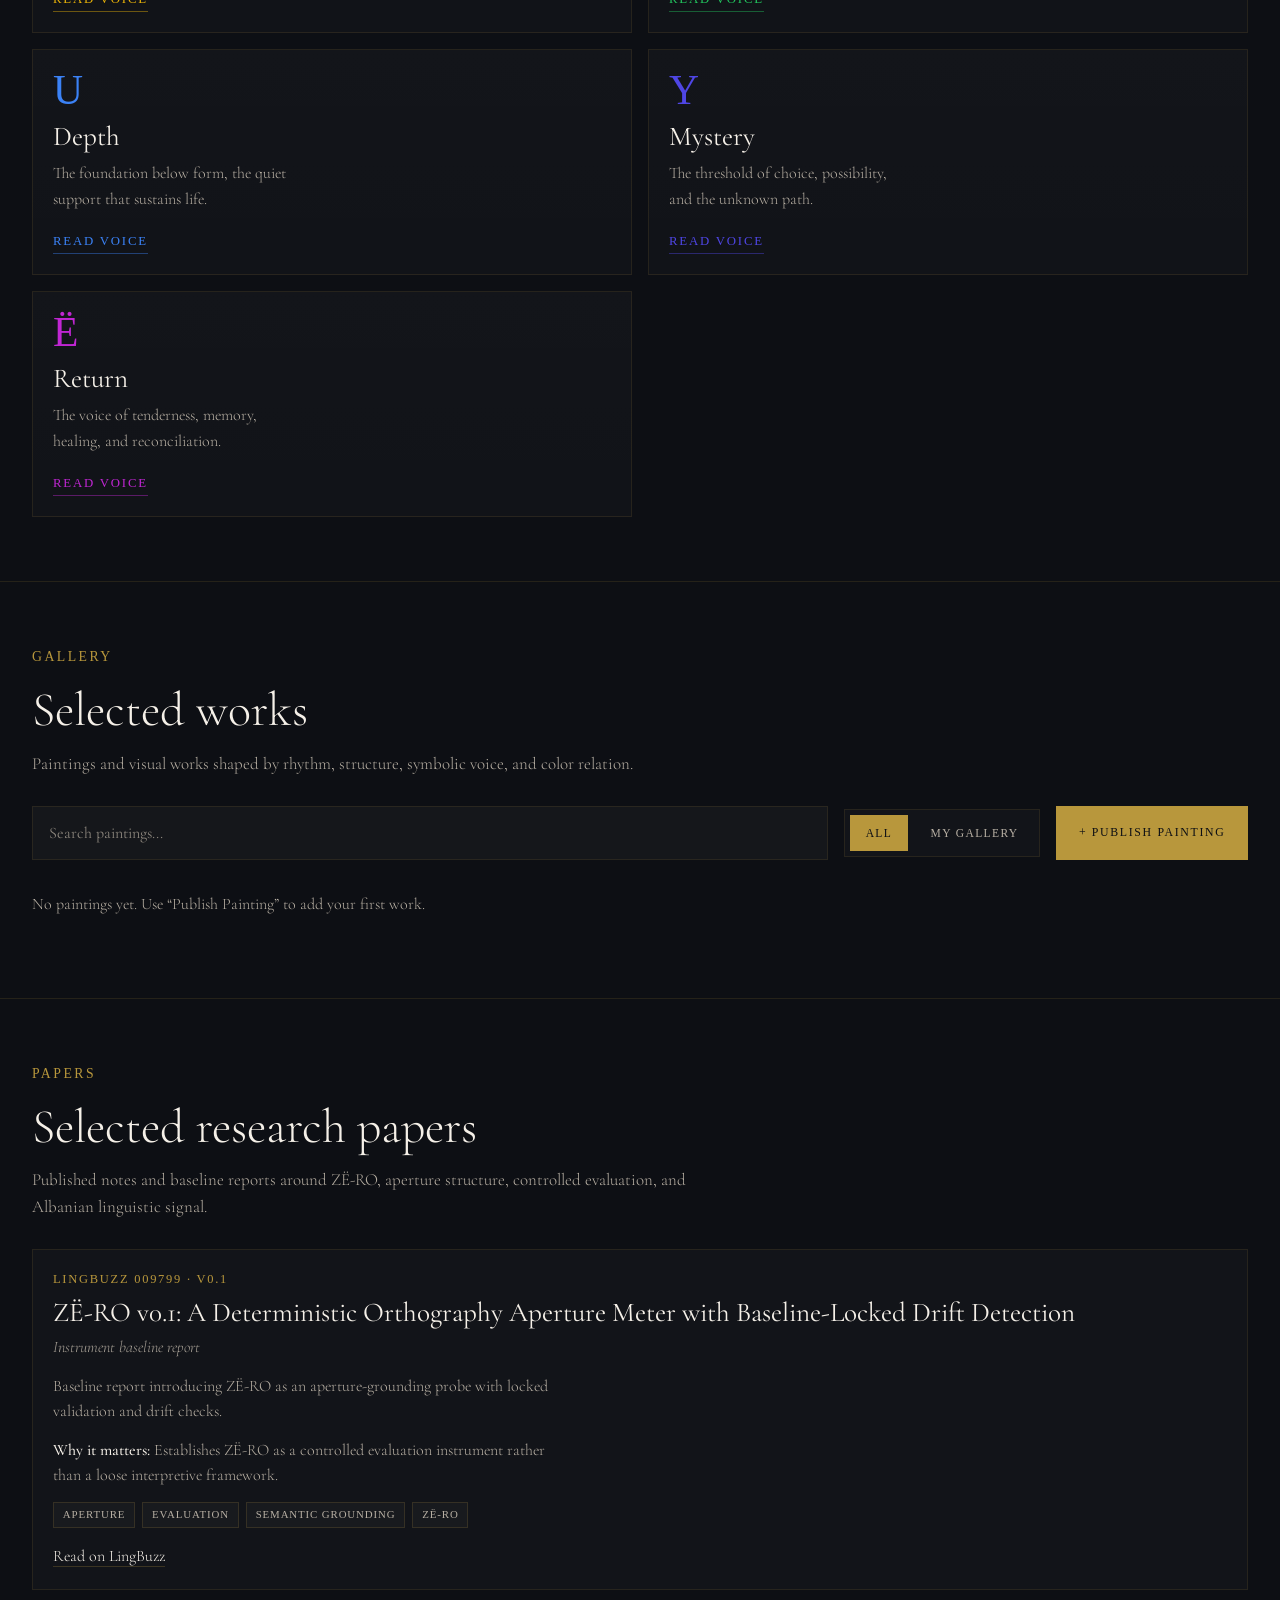
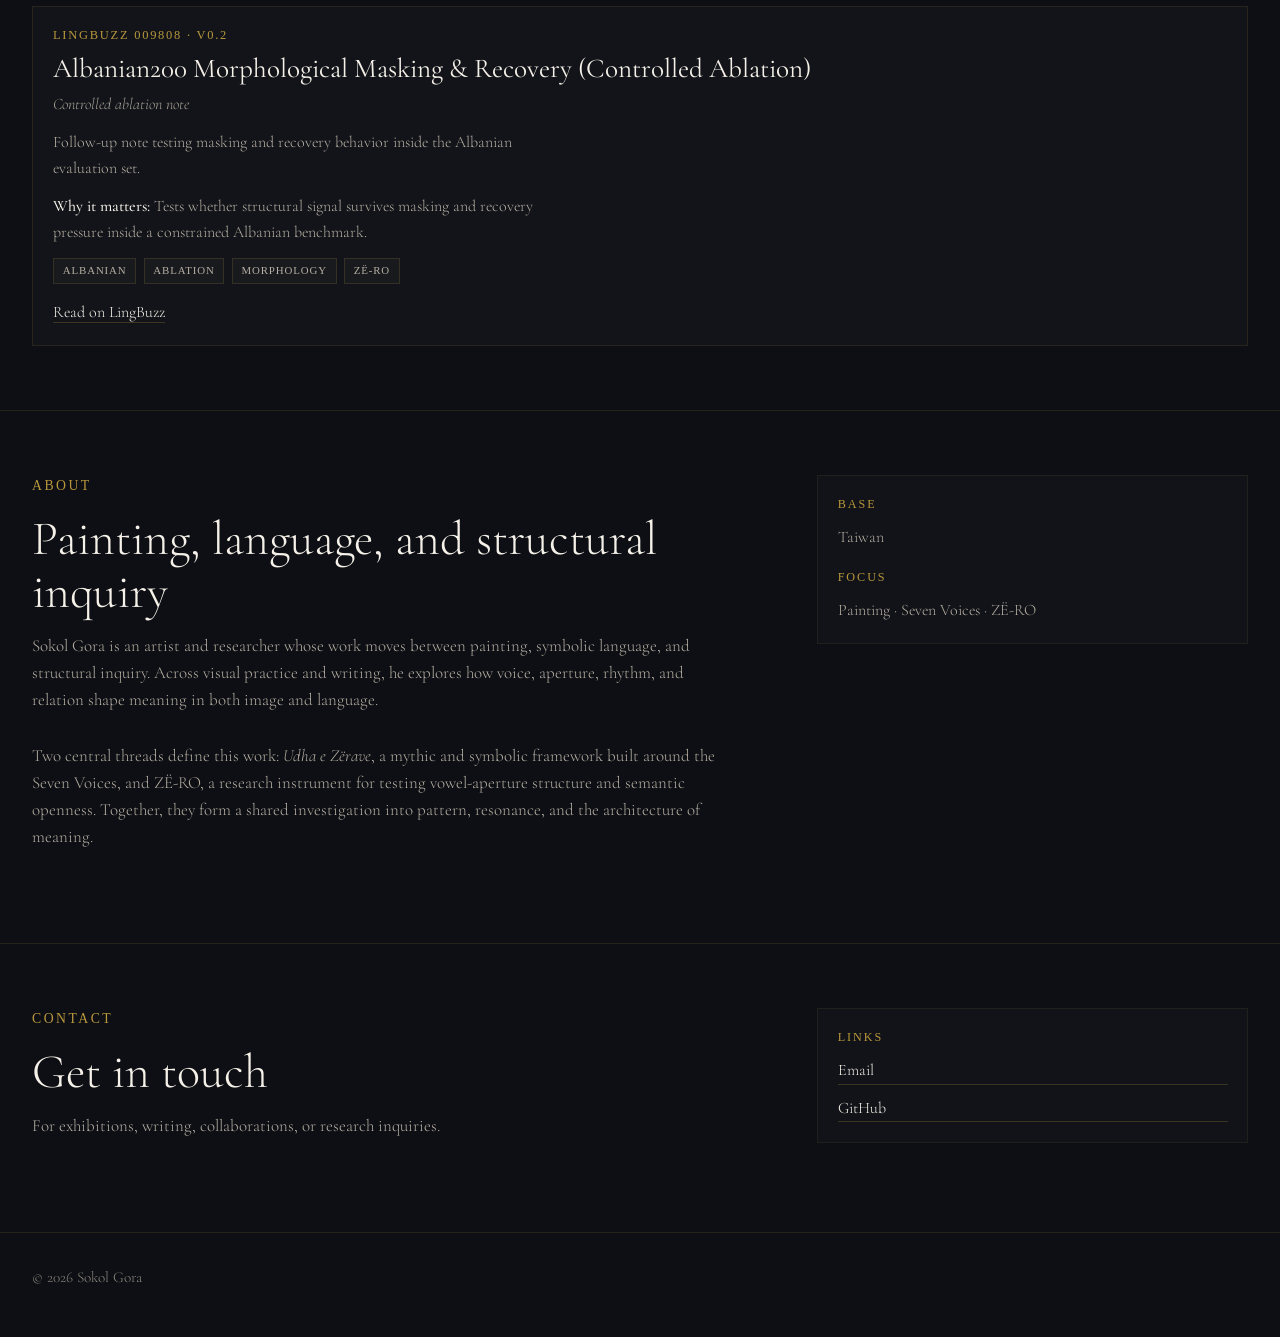
==== commit 6b5ce19e: "feat: add zoom controls to gallery lightbox" ====
--- a/index.html
+++ b/index.html
@@ -361,6 +361,425 @@
       font-size: 1rem;
     }
 
+    .sr-only {
+      position: absolute;
+      width: 1px;
+      height: 1px;
+      padding: 0;
+      margin: -1px;
+      overflow: hidden;
+      clip: rect(0, 0, 0, 0);
+      white-space: nowrap;
+      border: 0;
+    }
+
+    [hidden] {
+      display: none !important;
+    }
+
+    .gallery-tools {
+      display: grid;
+      grid-template-columns: minmax(0, 1.2fr) auto auto;
+      gap: 1rem;
+      align-items: center;
+      margin-bottom: 1rem;
+    }
+
+    .gallery-search input {
+      width: 100%;
+      min-height: 3.4rem;
+      border: 1px solid rgba(184, 151, 60, 0.12);
+      background: rgba(255, 255, 255, 0.03);
+      color: var(--text);
+      font-family: var(--serif);
+      font-size: 1rem;
+      padding: 0.95rem 1rem;
+      outline: none;
+    }
+
+    .gallery-search input::placeholder {
+      color: var(--muted-2);
+    }
+
+    .gallery-search input:focus {
+      border-color: rgba(184, 151, 60, 0.4);
+    }
+
+    .gallery-filters {
+      display: inline-flex;
+      align-items: center;
+      gap: 0.4rem;
+      padding: 0.3rem;
+      border: 1px solid rgba(184, 151, 60, 0.12);
+      background: rgba(255, 255, 255, 0.02);
+    }
+
+    .gallery-filter {
+      border: 0;
+      background: transparent;
+      color: var(--muted);
+      font-family: var(--caps);
+      font-size: 0.72rem;
+      letter-spacing: 0.12em;
+      text-transform: uppercase;
+      padding: 0.75rem 1rem;
+      cursor: pointer;
+    }
+
+    .gallery-filter.is-active {
+      background: var(--gold);
+      color: #0d0f14;
+    }
+
+    .gallery-publish-btn {
+      min-height: 3.4rem;
+      border: 1px solid rgba(184, 151, 60, 0.28);
+      background: var(--gold);
+      color: #0d0f14;
+      font-family: var(--caps);
+      font-size: 0.74rem;
+      letter-spacing: 0.14em;
+      text-transform: uppercase;
+      padding: 0 1.35rem;
+      cursor: pointer;
+    }
+
+    .gallery-publish-panel {
+      margin: 0 0 1rem;
+      padding: 1rem;
+      border: 1px solid rgba(184, 151, 60, 0.14);
+      background: rgba(255, 255, 255, 0.02);
+    }
+
+    .gallery-publish-head {
+      display: flex;
+      align-items: flex-start;
+      justify-content: space-between;
+      gap: 1rem;
+      margin-bottom: 0.75rem;
+    }
+
+    .gallery-panel-kicker {
+      margin: 0 0 0.35rem;
+      font-family: var(--caps);
+      font-size: 0.72rem;
+      letter-spacing: 0.12em;
+      text-transform: uppercase;
+      color: var(--gold);
+    }
+
+    .gallery-publish-head h3 {
+      margin: 0;
+      font-size: 1.7rem;
+      font-weight: 400;
+    }
+
+    .gallery-publish-actions {
+      display: flex;
+      gap: 0.6rem;
+      flex-wrap: wrap;
+    }
+
+    .gallery-ghost-btn {
+      border: 1px solid rgba(184, 151, 60, 0.16);
+      background: transparent;
+      color: var(--muted);
+      font-family: var(--caps);
+      font-size: 0.68rem;
+      letter-spacing: 0.12em;
+      text-transform: uppercase;
+      padding: 0.75rem 0.95rem;
+      cursor: pointer;
+    }
+
+    .gallery-panel-note {
+      margin: 0 0 1rem;
+      color: var(--muted);
+      max-width: 58ch;
+    }
+
+    .gallery-field-grid {
+      display: grid;
+      grid-template-columns: repeat(2, minmax(0, 1fr));
+      gap: 0.9rem;
+    }
+
+    .gallery-field {
+      display: block;
+    }
+
+    .gallery-field-wide {
+      grid-column: 1 / -1;
+    }
+
+    .gallery-field span {
+      display: block;
+      margin-bottom: 0.35rem;
+      color: var(--muted);
+      font-family: var(--caps);
+      font-size: 0.72rem;
+      letter-spacing: 0.12em;
+      text-transform: uppercase;
+    }
+
+    .gallery-field input,
+    .gallery-field textarea {
+      width: 100%;
+      border: 1px solid rgba(184, 151, 60, 0.12);
+      background: rgba(255, 255, 255, 0.03);
+      color: var(--text);
+      font-family: var(--serif);
+      font-size: 1rem;
+      padding: 0.9rem 1rem;
+      outline: none;
+    }
+
+    .gallery-field textarea {
+      resize: vertical;
+    }
+
+    .gallery-field input:focus,
+    .gallery-field textarea:focus {
+      border-color: rgba(184, 151, 60, 0.4);
+    }
+
+    .gallery-form-actions {
+      display: flex;
+      flex-wrap: wrap;
+      align-items: center;
+      gap: 1rem;
+      margin-top: 1rem;
+    }
+
+    .gallery-submit-btn {
+      border: 1px solid rgba(184, 151, 60, 0.28);
+      background: var(--gold);
+      color: #0d0f14;
+      font-family: var(--caps);
+      font-size: 0.74rem;
+      letter-spacing: 0.14em;
+      text-transform: uppercase;
+      padding: 0.95rem 1.25rem;
+      cursor: pointer;
+    }
+
+    .gallery-form-status {
+      margin: 0;
+      color: var(--muted);
+    }
+
+    .gallery-grid {
+      display: grid;
+      grid-template-columns: repeat(2, minmax(0, 1fr));
+      gap: 1rem;
+    }
+
+    .gallery-card {
+      overflow: hidden;
+      border: 1px solid rgba(184, 151, 60, 0.12);
+      background: linear-gradient(180deg, rgba(255,255,255,0.025), rgba(255,255,255,0.015));
+    }
+
+    .gallery-media {
+      aspect-ratio: 4 / 3;
+      width: 100%;
+      border: 0;
+      padding: 0;
+      background: #11141b;
+      border-bottom: 1px solid rgba(184, 151, 60, 0.12);
+      display: flex;
+      align-items: center;
+      justify-content: center;
+      overflow: hidden;
+      cursor: zoom-in;
+    }
+
+    .gallery-image {
+      width: 100%;
+      height: 100%;
+      object-fit: contain;
+      object-position: center;
+      display: block;
+      background: #11141b;
+    }
+
+    .gallery-placeholder {
+      color: var(--muted-2);
+      font-family: var(--caps);
+      font-size: 0.72rem;
+      letter-spacing: 0.12em;
+      text-transform: uppercase;
+    }
+
+    .gallery-body {
+      padding: 1rem 1.1rem 1.15rem;
+    }
+
+    .gallery-title {
+      margin: 0 0 0.45rem;
+      font-size: 1.95rem;
+      font-weight: 400;
+      line-height: 1.08;
+    }
+
+    .gallery-details {
+      margin: 0 0 0.75rem;
+      color: var(--gold);
+      font-family: var(--caps);
+      font-size: 0.72rem;
+      letter-spacing: 0.12em;
+      text-transform: uppercase;
+    }
+
+    .gallery-description {
+      margin: 0;
+      color: var(--muted);
+    }
+
+    .gallery-source-line {
+      margin: 0.85rem 0 0;
+      color: var(--muted-2);
+      font-family: var(--caps);
+      font-size: 0.68rem;
+      letter-spacing: 0.12em;
+      text-transform: uppercase;
+    }
+
+    .gallery-card-actions {
+      display: flex;
+      flex-wrap: wrap;
+      gap: 0.6rem;
+      margin-top: 1rem;
+      padding-top: 0.95rem;
+      border-top: 1px solid rgba(184, 151, 60, 0.1);
+    }
+
+    .gallery-action-link,
+    .gallery-action-btn {
+      border: 1px solid rgba(184, 151, 60, 0.16);
+      background: transparent;
+      color: var(--muted);
+      font-family: var(--caps);
+      font-size: 0.68rem;
+      letter-spacing: 0.12em;
+      text-transform: uppercase;
+      padding: 0.7rem 0.95rem;
+      cursor: pointer;
+      text-decoration: none;
+      display: inline-flex;
+      align-items: center;
+      justify-content: center;
+    }
+
+    .gallery-lightbox {
+      position: fixed;
+      inset: 0;
+      z-index: 90;
+      background: rgba(8, 10, 14, 0.9);
+      display: grid;
+      place-items: center;
+      padding: 2rem;
+    }
+
+    .gallery-lightbox-inner {
+      width: min(1100px, 100%);
+      max-height: calc(100svh - 4rem);
+      overflow: auto;
+      border: 1px solid rgba(184, 151, 60, 0.16);
+      background: #11141b;
+      box-shadow: 0 20px 80px rgba(0, 0, 0, 0.45);
+    }
+
+    .gallery-lightbox-toolbar {
+      display: flex;
+      align-items: flex-start;
+      justify-content: space-between;
+      gap: 1rem;
+      padding: 1rem 1.1rem;
+      border-bottom: 1px solid rgba(184, 151, 60, 0.12);
+    }
+
+    .gallery-lightbox-actions {
+      display: flex;
+      align-items: center;
+      gap: 0.55rem;
+      flex-wrap: wrap;
+    }
+
+    .gallery-lightbox-title {
+      margin: 0 0 0.3rem;
+      font-size: 1.7rem;
+      font-weight: 400;
+      line-height: 1.1;
+    }
+
+    .gallery-lightbox-meta {
+      margin: 0;
+      color: var(--gold);
+      font-family: var(--caps);
+      font-size: 0.72rem;
+      letter-spacing: 0.12em;
+      text-transform: uppercase;
+    }
+
+    .gallery-lightbox-close {
+      border: 1px solid rgba(184, 151, 60, 0.16);
+      background: transparent;
+      color: var(--muted);
+      font-family: var(--caps);
+      font-size: 0.68rem;
+      letter-spacing: 0.12em;
+      text-transform: uppercase;
+      padding: 0.7rem 0.95rem;
+      cursor: pointer;
+    }
+
+    .gallery-lightbox-stage {
+      display: flex;
+      align-items: center;
+      justify-content: center;
+      padding: 1.2rem;
+      min-height: 50svh;
+      background: #0d0f14;
+      overflow: hidden;
+    }
+
+    .gallery-lightbox-image {
+      display: block;
+      max-width: 100%;
+      max-height: calc(100svh - 12rem);
+      object-fit: contain;
+      background: #11141b;
+      transform-origin: center center;
+      transition: transform 0.08s ease-out;
+      user-select: none;
+      -webkit-user-drag: none;
+    }
+
+    .gallery-action-link:hover,
+    .gallery-action-link:focus-visible,
+    .gallery-action-btn:hover,
+    .gallery-action-btn:focus-visible {
+      border-color: rgba(184, 151, 60, 0.32);
+      color: var(--text);
+      outline: none;
+    }
+
+    .gallery-action-link.is-primary {
+      background: var(--gold);
+      color: #0d0f14;
+      border-color: rgba(184, 151, 60, 0.32);
+    }
+
+    .gallery-action-btn.is-soft {
+      color: var(--muted-2);
+    }
+
+    .gallery-empty {
+      margin-top: 1rem;
+      color: var(--muted);
+    }
+
     .paper-list {
       display: grid;
       gap: 1rem;
@@ -498,7 +917,9 @@
       .cards,
       .about-grid,
       .contact-grid,
-      .voice-grid {
+      .voice-grid,
+      .gallery-grid,
+      .gallery-field-grid {
         grid-template-columns: 1fr;
       }
 
@@ -512,6 +933,11 @@
 
       nav {
         gap: 0.8rem 1rem;
+      }
+
+      .gallery-tools,
+      .gallery-publish-head {
+        grid-template-columns: 1fr;
       }
     }
   </style>
@@ -569,24 +995,120 @@
           <div class="section-head">
             <span class="section-kicker">Gallery</span>
           </div>
+          <h2 class="section-title">Selected works</h2>
           <p class="section-copy">
-            A selection of visual work shaped by rhythm, contrast, structure, and symbolic voice.
+            Paintings and visual works shaped by rhythm, structure, symbolic voice, and color relation.
           </p>
-          <div class="cards">
-            <article class="card">
-              <div class="card-label">Painting</div>
-              <h3>Seven Voices</h3>
-              <p>
-                Work exploring color, form, and resonance through the structure of the seven vowels.
-              </p>
-            </article>
-            <article class="card">
-              <div class="card-label">Research</div>
-              <h3>ZË-RO</h3>
-              <p>
-                A deterministic instrument for testing vowel-aperture structure and semantic openness.
-              </p>
-            </article>
+
+          <div class="gallery-tools">
+            <label class="gallery-search" for="gallery-search">
+              <span class="sr-only">Search paintings</span>
+              <input id="gallery-search" type="search" placeholder="Search paintings..." autocomplete="off" />
+            </label>
+
+            <div class="gallery-filters" role="group" aria-label="Gallery filters">
+              <button class="gallery-filter is-active" type="button" data-gallery-filter="all" aria-pressed="true">All</button>
+              <button class="gallery-filter" type="button" data-gallery-filter="mine" aria-pressed="false">My Gallery</button>
+            </div>
+
+            <button
+              class="gallery-publish-btn"
+              id="open-publish-panel"
+              type="button"
+              aria-expanded="false"
+              aria-controls="gallery-publish-panel"
+            >
+              + Publish Painting
+            </button>
+          </div>
+
+          <section class="gallery-publish-panel" id="gallery-publish-panel" hidden aria-labelledby="publish-painting-title">
+            <div class="gallery-publish-head">
+              <div>
+                <p class="gallery-panel-kicker">Author Tool</p>
+                <h3 id="publish-painting-title">Publish Painting</h3>
+              </div>
+              <div class="gallery-publish-actions">
+                <button class="gallery-ghost-btn" id="export-local-gallery" type="button">Copy local JSON</button>
+                <button class="gallery-ghost-btn" id="close-publish-panel" type="button">Close</button>
+              </div>
+            </div>
+
+            <p class="gallery-panel-note">
+              This adds works to <em>My Gallery</em> in this browser and lets you prepare entries before syncing them into the site.
+            </p>
+
+            <form class="gallery-form" id="gallery-publish-form">
+              <div class="gallery-field-grid">
+                <label class="gallery-field">
+                  <span>Title</span>
+                  <input name="title" type="text" required />
+                </label>
+
+                <label class="gallery-field">
+                  <span>Year</span>
+                  <input name="year" type="text" required placeholder="2026" />
+                </label>
+
+                <label class="gallery-field">
+                  <span>Type</span>
+                  <input name="type" type="text" required placeholder="Painting" />
+                </label>
+
+                <label class="gallery-field">
+                  <span>Medium</span>
+                  <input name="medium" type="text" placeholder="Oil on canvas" />
+                </label>
+
+                <label class="gallery-field">
+                  <span>Image filename</span>
+                  <input id="gallery-image-filename" name="imageFilename" type="text" placeholder="my-painting.jpg" />
+                </label>
+
+                <label class="gallery-field">
+                  <span>Image URL</span>
+                  <input name="imageUrl" type="url" placeholder="https://example.com/painting.jpg" />
+                </label>
+
+                <label class="gallery-field gallery-field-wide">
+                  <span>Description (optional)</span>
+                  <textarea name="description" rows="4" placeholder="Add a short description if you want."></textarea>
+                </label>
+
+                <label class="gallery-field gallery-field-wide">
+                  <span>Image file (local preview)</span>
+                  <input id="gallery-image-file" name="imageFile" type="file" accept="image/*" />
+                </label>
+              </div>
+
+              <div class="gallery-form-actions">
+                <button class="gallery-submit-btn" type="submit">Add to My Gallery</button>
+                <p class="gallery-form-status" id="gallery-publish-status" aria-live="polite"></p>
+              </div>
+            </form>
+          </section>
+
+          <div class="gallery-grid" id="gallery-grid"></div>
+          <p class="gallery-empty" id="gallery-empty" hidden>No paintings yet. Use “Publish Painting” to add your first work.</p>
+        </div>
+
+        <div class="gallery-lightbox" id="gallery-lightbox" hidden>
+          <div class="gallery-lightbox-inner">
+            <div class="gallery-lightbox-toolbar">
+              <div>
+                <h3 class="gallery-lightbox-title" id="gallery-lightbox-title"></h3>
+                <p class="gallery-lightbox-meta" id="gallery-lightbox-meta"></p>
+              </div>
+              <div class="gallery-lightbox-actions">
+                <button class="gallery-lightbox-close" id="gallery-zoom-out" type="button">−</button>
+                <button class="gallery-lightbox-close" id="gallery-zoom-reset" type="button">Reset</button>
+                <button class="gallery-lightbox-close" id="gallery-zoom-in" type="button">+</button>
+                <button class="gallery-lightbox-close" id="gallery-lightbox-close" type="button">Close</button>
+              </div>
+            </div>
+            <div class="gallery-lightbox-stage">
+              <img class="gallery-lightbox-image" id="gallery-lightbox-image" alt="" />
+            </div>
           </div>
         </div>
       </section>
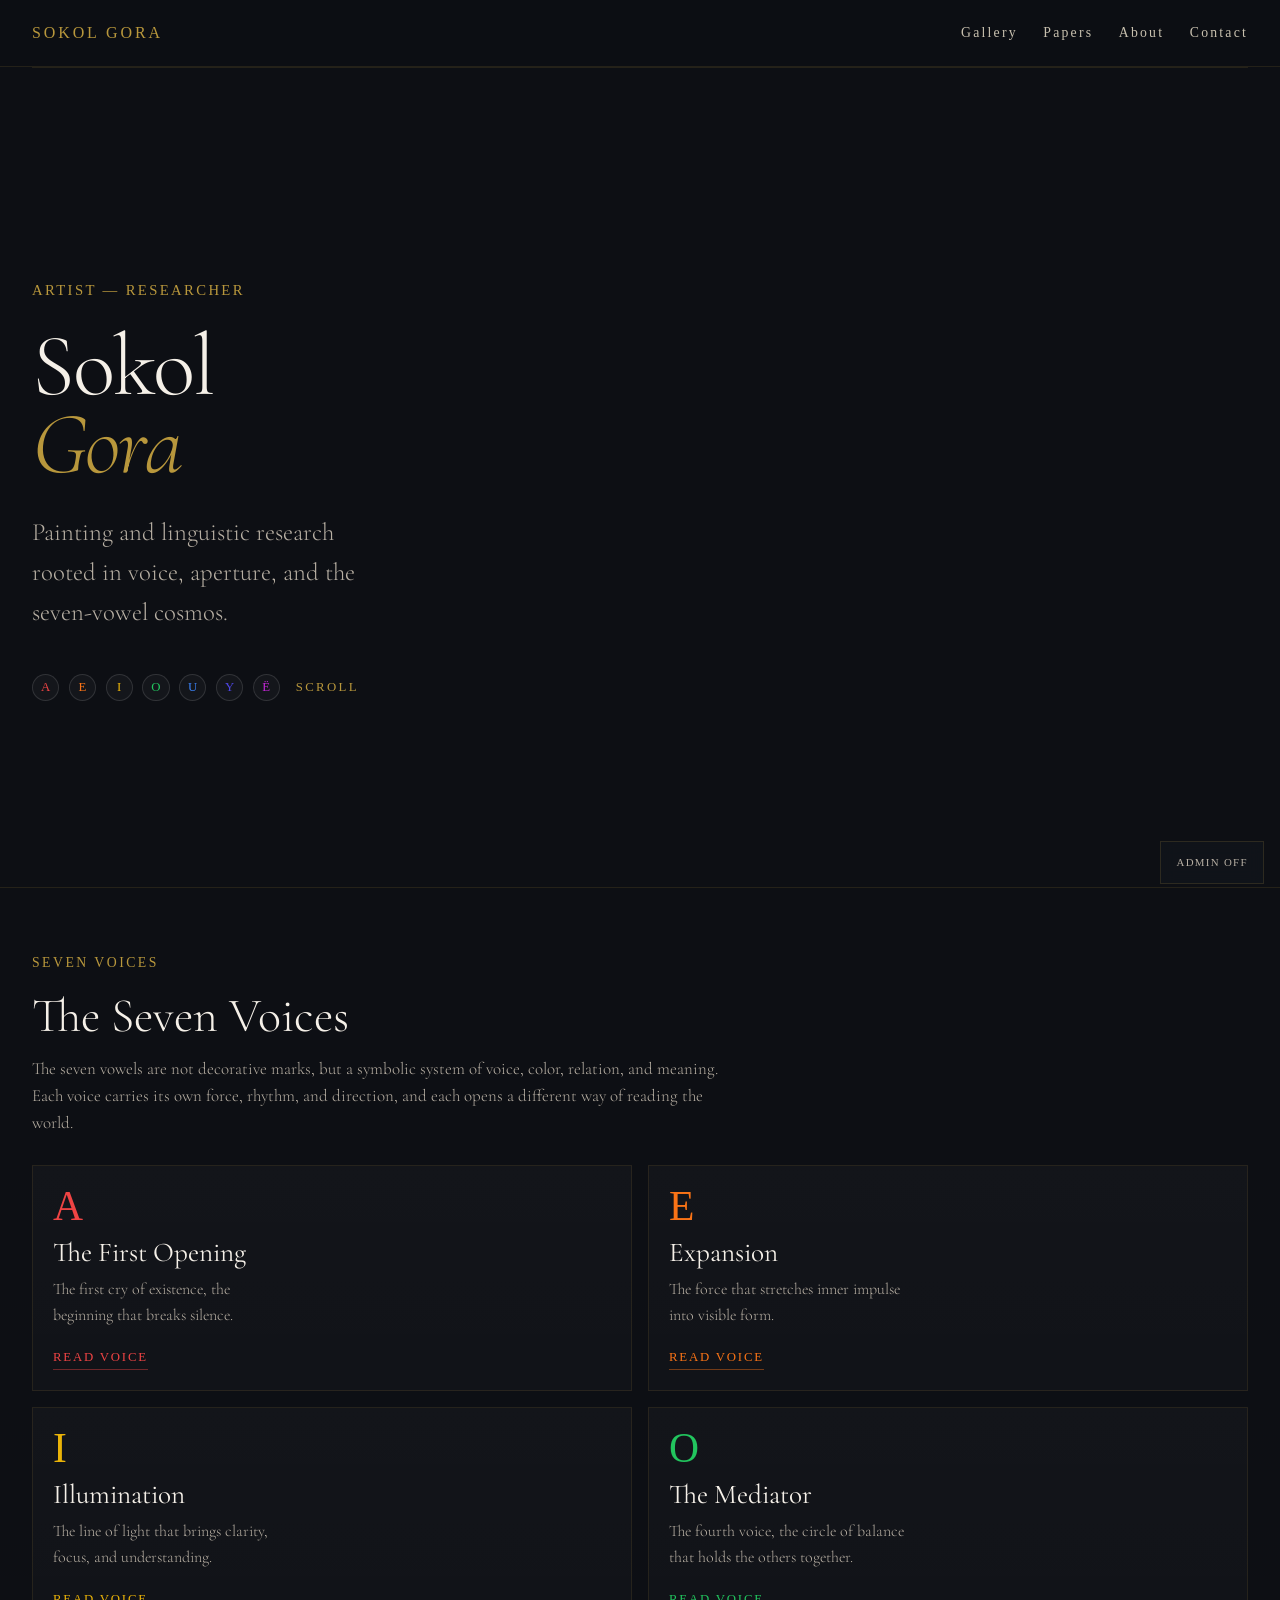
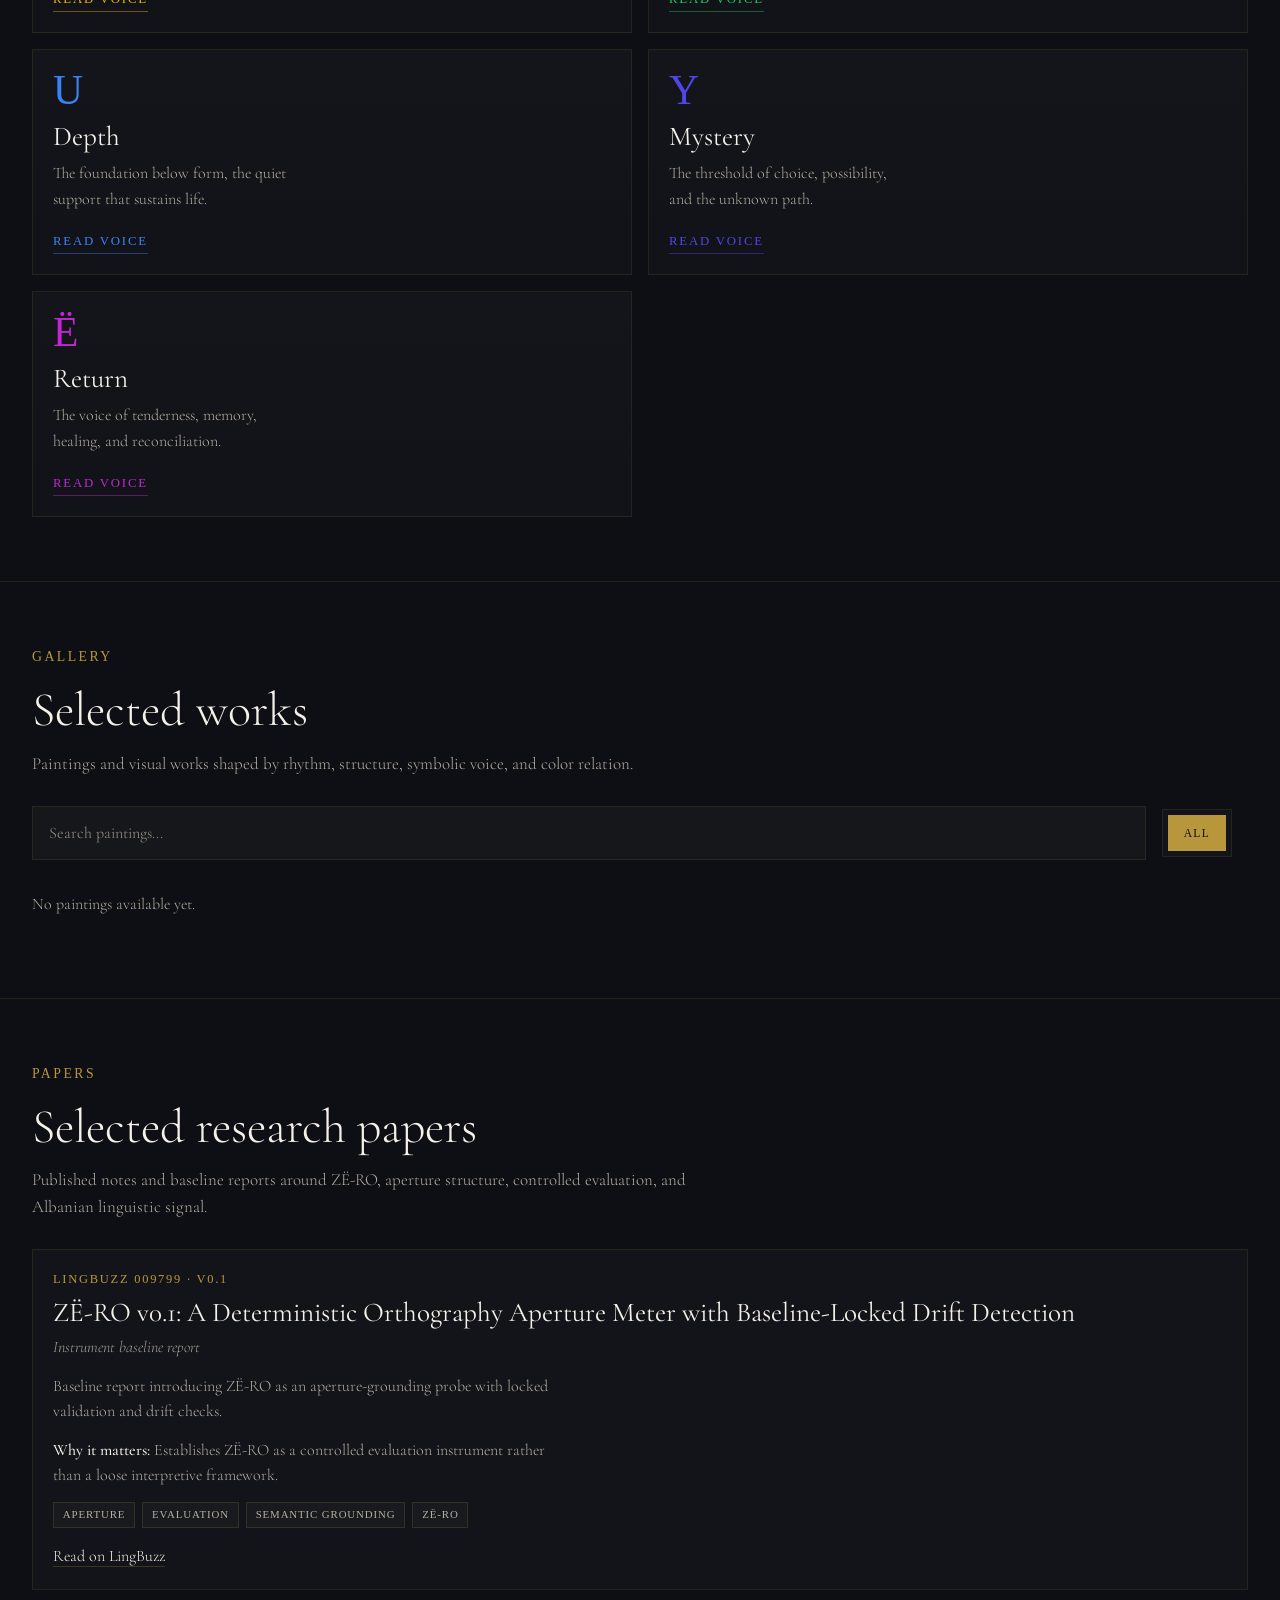
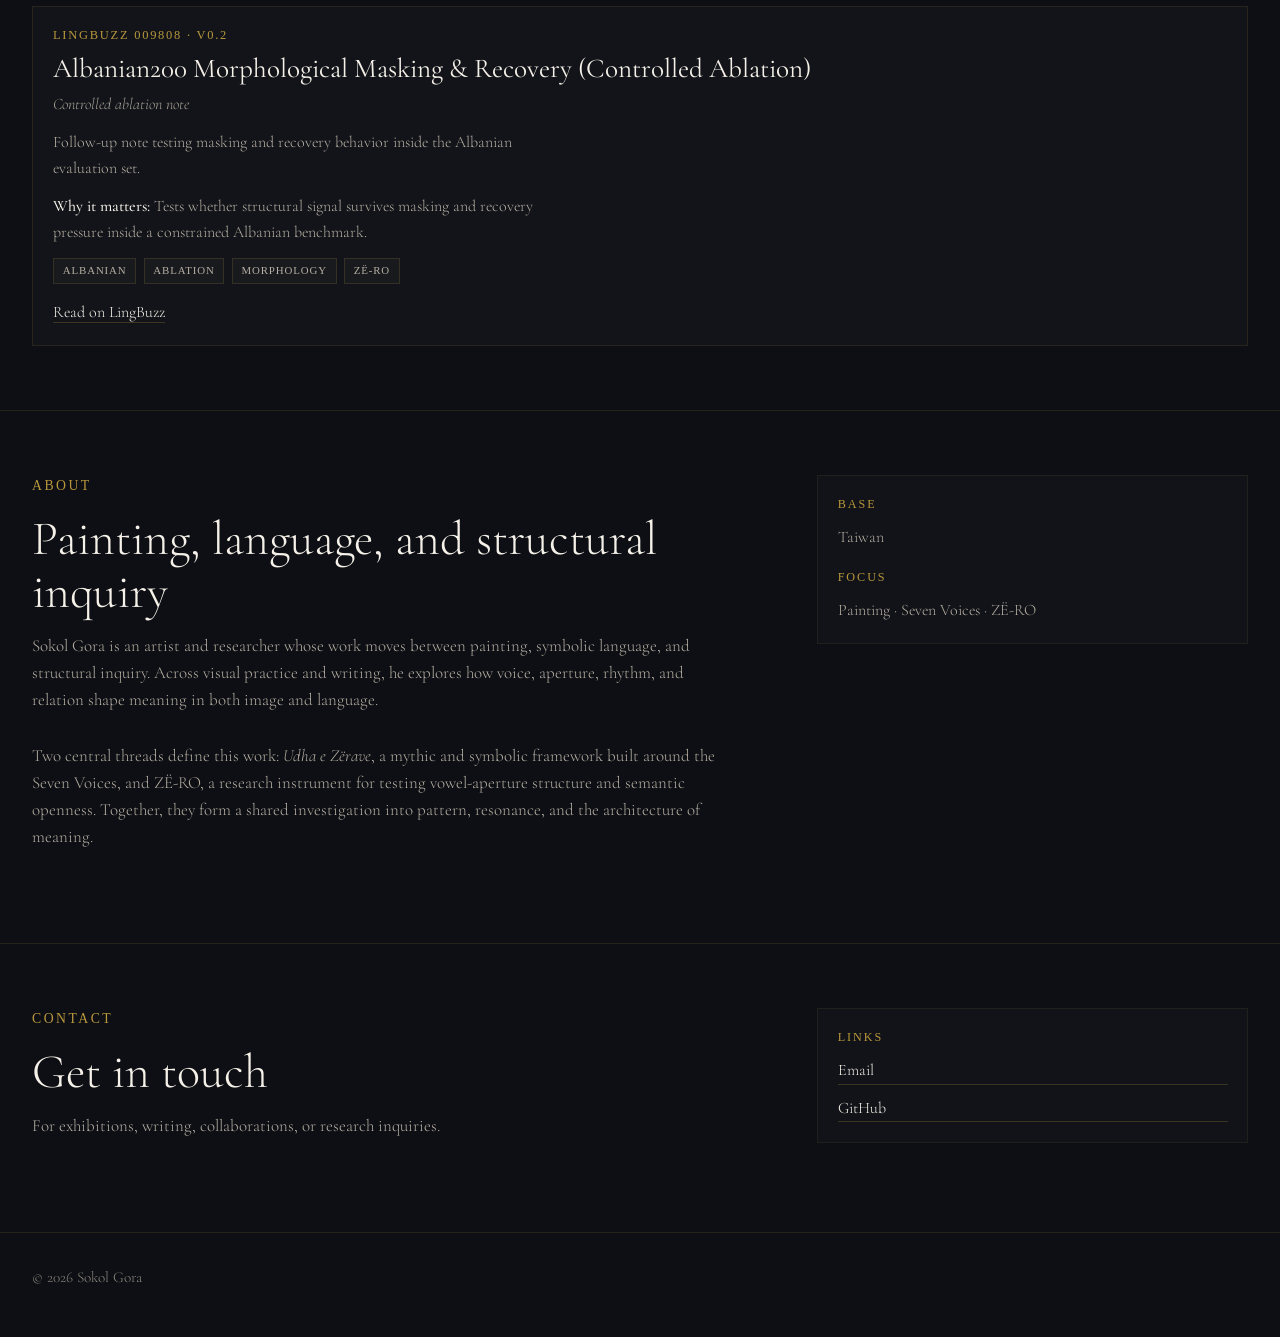
==== commit a38cdd3b: "fix: add visible admin toggle and keep paintings public" ====
--- a/index.html
+++ b/index.html
@@ -444,11 +444,191 @@
       cursor: pointer;
     }
 
-    .gallery-publish-panel {
+    .gallery-series-filters {
+      display: flex;
+      flex-wrap: wrap;
+      gap: 0.55rem;
       margin: 0 0 1rem;
-      padding: 1rem;
+    }
+
+    .gallery-series-chip {
       border: 1px solid rgba(184, 151, 60, 0.14);
       background: rgba(255, 255, 255, 0.02);
+      color: var(--muted);
+      font-family: var(--caps);
+      font-size: 0.68rem;
+      letter-spacing: 0.12em;
+      text-transform: uppercase;
+      padding: 0.65rem 0.9rem;
+      cursor: pointer;
+    }
+
+    .gallery-series-chip.is-active {
+      border-color: rgba(184, 151, 60, 0.28);
+      background: rgba(184, 151, 60, 0.12);
+      color: var(--text);
+    }
+
+    .gallery-grid {
+      display: grid;
+      grid-template-columns: repeat(2, minmax(0, 1fr));
+      gap: 1rem;
+    }
+
+    .gallery-card {
+      overflow: hidden;
+      border: 1px solid rgba(184, 151, 60, 0.12);
+      background: linear-gradient(180deg, rgba(255,255,255,0.025), rgba(255,255,255,0.015));
+    }
+
+    .gallery-media {
+      aspect-ratio: 4 / 3;
+      width: 100%;
+      border: 0;
+      padding: 0;
+      background: #11141b;
+      border-bottom: 1px solid rgba(184, 151, 60, 0.12);
+      display: flex;
+      align-items: center;
+      justify-content: center;
+      overflow: hidden;
+      cursor: zoom-in;
+    }
+
+    .gallery-image {
+      width: 100%;
+      height: 100%;
+      object-fit: contain;
+      object-position: center;
+      display: block;
+      background: #11141b;
+    }
+
+    .gallery-placeholder {
+      color: var(--muted-2);
+      font-family: var(--caps);
+      font-size: 0.72rem;
+      letter-spacing: 0.12em;
+      text-transform: uppercase;
+    }
+
+    .gallery-body {
+      padding: 1rem 1.1rem 1.15rem;
+    }
+
+    .gallery-title {
+      margin: 0 0 0.45rem;
+      font-size: 1.95rem;
+      font-weight: 400;
+      line-height: 1.08;
+    }
+
+    .gallery-details {
+      margin: 0 0 0.75rem;
+      color: var(--gold);
+      font-family: var(--caps);
+      font-size: 0.72rem;
+      letter-spacing: 0.12em;
+      text-transform: uppercase;
+    }
+
+    .gallery-series {
+      margin: 0 0 0.55rem;
+      color: var(--muted-2);
+      font-family: var(--caps);
+      font-size: 0.68rem;
+      letter-spacing: 0.12em;
+      text-transform: uppercase;
+    }
+
+    .gallery-description {
+      margin: 0;
+      color: var(--muted);
+    }
+
+    .gallery-source-line {
+      margin: 0.85rem 0 0;
+      color: var(--muted-2);
+      font-family: var(--caps);
+      font-size: 0.68rem;
+      letter-spacing: 0.12em;
+      text-transform: uppercase;
+    }
+
+    .gallery-card-actions {
+      display: flex;
+      flex-wrap: wrap;
+      gap: 0.6rem;
+      margin-top: 1rem;
+      padding-top: 0.95rem;
+      border-top: 1px solid rgba(184, 151, 60, 0.1);
+    }
+
+    .gallery-action-link,
+    .gallery-action-btn {
+      border: 1px solid rgba(184, 151, 60, 0.16);
+      background: transparent;
+      color: var(--muted);
+      font-family: var(--caps);
+      font-size: 0.68rem;
+      letter-spacing: 0.12em;
+      text-transform: uppercase;
+      padding: 0.7rem 0.95rem;
+      cursor: pointer;
+      text-decoration: none;
+      display: inline-flex;
+      align-items: center;
+      justify-content: center;
+    }
+
+    .gallery-action-link:hover,
+    .gallery-action-link:focus-visible,
+    .gallery-action-btn:hover,
+    .gallery-action-btn:focus-visible {
+      border-color: rgba(184, 151, 60, 0.32);
+      color: var(--text);
+      outline: none;
+    }
+
+    .gallery-action-link.is-primary {
+      background: var(--gold);
+      color: #0d0f14;
+      border-color: rgba(184, 151, 60, 0.32);
+    }
+
+    .gallery-action-btn.is-soft {
+      color: var(--muted-2);
+    }
+
+    .gallery-empty {
+      margin-top: 1rem;
+      color: var(--muted);
+    }
+
+    .gallery-publish-modal {
+      position: fixed;
+      inset: 0;
+      z-index: 80;
+      display: grid;
+      place-items: center;
+      padding: 1.5rem;
+      background: rgba(8, 10, 14, 0.82);
+    }
+
+    .gallery-publish-shell {
+      width: min(1080px, 100%);
+      max-height: calc(100svh - 3rem);
+      overflow: auto;
+      border: 1px solid rgba(184, 151, 60, 0.14);
+      background: #11141b;
+      box-shadow: 0 24px 80px rgba(0, 0, 0, 0.45);
+    }
+
+    .gallery-publish-panel {
+      margin: 0;
+      padding: 1rem;
+      border: 0;
+      background: transparent;
     }
 
     .gallery-publish-head {
@@ -568,109 +748,6 @@
       color: var(--muted);
     }
 
-    .gallery-grid {
-      display: grid;
-      grid-template-columns: repeat(2, minmax(0, 1fr));
-      gap: 1rem;
-    }
-
-    .gallery-card {
-      overflow: hidden;
-      border: 1px solid rgba(184, 151, 60, 0.12);
-      background: linear-gradient(180deg, rgba(255,255,255,0.025), rgba(255,255,255,0.015));
-    }
-
-    .gallery-media {
-      aspect-ratio: 4 / 3;
-      width: 100%;
-      border: 0;
-      padding: 0;
-      background: #11141b;
-      border-bottom: 1px solid rgba(184, 151, 60, 0.12);
-      display: flex;
-      align-items: center;
-      justify-content: center;
-      overflow: hidden;
-      cursor: zoom-in;
-    }
-
-    .gallery-image {
-      width: 100%;
-      height: 100%;
-      object-fit: contain;
-      object-position: center;
-      display: block;
-      background: #11141b;
-    }
-
-    .gallery-placeholder {
-      color: var(--muted-2);
-      font-family: var(--caps);
-      font-size: 0.72rem;
-      letter-spacing: 0.12em;
-      text-transform: uppercase;
-    }
-
-    .gallery-body {
-      padding: 1rem 1.1rem 1.15rem;
-    }
-
-    .gallery-title {
-      margin: 0 0 0.45rem;
-      font-size: 1.95rem;
-      font-weight: 400;
-      line-height: 1.08;
-    }
-
-    .gallery-details {
-      margin: 0 0 0.75rem;
-      color: var(--gold);
-      font-family: var(--caps);
-      font-size: 0.72rem;
-      letter-spacing: 0.12em;
-      text-transform: uppercase;
-    }
-
-    .gallery-description {
-      margin: 0;
-      color: var(--muted);
-    }
-
-    .gallery-source-line {
-      margin: 0.85rem 0 0;
-      color: var(--muted-2);
-      font-family: var(--caps);
-      font-size: 0.68rem;
-      letter-spacing: 0.12em;
-      text-transform: uppercase;
-    }
-
-    .gallery-card-actions {
-      display: flex;
-      flex-wrap: wrap;
-      gap: 0.6rem;
-      margin-top: 1rem;
-      padding-top: 0.95rem;
-      border-top: 1px solid rgba(184, 151, 60, 0.1);
-    }
-
-    .gallery-action-link,
-    .gallery-action-btn {
-      border: 1px solid rgba(184, 151, 60, 0.16);
-      background: transparent;
-      color: var(--muted);
-      font-family: var(--caps);
-      font-size: 0.68rem;
-      letter-spacing: 0.12em;
-      text-transform: uppercase;
-      padding: 0.7rem 0.95rem;
-      cursor: pointer;
-      text-decoration: none;
-      display: inline-flex;
-      align-items: center;
-      justify-content: center;
-    }
-
     .gallery-lightbox {
       position: fixed;
       inset: 0;
@@ -756,30 +833,6 @@
       -webkit-user-drag: none;
     }
 
-    .gallery-action-link:hover,
-    .gallery-action-link:focus-visible,
-    .gallery-action-btn:hover,
-    .gallery-action-btn:focus-visible {
-      border-color: rgba(184, 151, 60, 0.32);
-      color: var(--text);
-      outline: none;
-    }
-
-    .gallery-action-link.is-primary {
-      background: var(--gold);
-      color: #0d0f14;
-      border-color: rgba(184, 151, 60, 0.32);
-    }
-
-    .gallery-action-btn.is-soft {
-      color: var(--muted-2);
-    }
-
-    .gallery-empty {
-      margin-top: 1rem;
-      color: var(--muted);
-    }
-
     .paper-list {
       display: grid;
       gap: 1rem;
@@ -940,7 +993,38 @@
         grid-template-columns: 1fr;
       }
     }
-  </style>
+  
+    .admin-toggle-btn {
+      position: fixed;
+      right: 1rem;
+      bottom: 1rem;
+      z-index: 95;
+      min-height: 2.7rem;
+      border: 1px solid rgba(184, 151, 60, 0.18);
+      background: rgba(17, 20, 27, 0.92);
+      color: var(--muted);
+      font-family: var(--caps);
+      font-size: 0.68rem;
+      letter-spacing: 0.12em;
+      text-transform: uppercase;
+      padding: 0.75rem 0.95rem;
+      cursor: pointer;
+      backdrop-filter: blur(8px);
+      -webkit-backdrop-filter: blur(8px);
+    }
+
+    .admin-toggle-btn.is-on {
+      background: var(--gold);
+      color: #0d0f14;
+      border-color: rgba(184, 151, 60, 0.32);
+    }
+
+    .admin-toggle-btn:hover,
+    .admin-toggle-btn:focus-visible {
+      border-color: rgba(184, 151, 60, 0.32);
+      outline: none;
+    }
+</style>
 </head>
 <body>
   <div class="site-shell">
@@ -1016,80 +1100,96 @@
               id="open-publish-panel"
               type="button"
               aria-expanded="false"
-              aria-controls="gallery-publish-panel"
+              aria-controls="gallery-publish-modal"
             >
               + Publish Painting
             </button>
           </div>
 
-          <section class="gallery-publish-panel" id="gallery-publish-panel" hidden aria-labelledby="publish-painting-title">
-            <div class="gallery-publish-head">
-              <div>
-                <p class="gallery-panel-kicker">Author Tool</p>
-                <h3 id="publish-painting-title">Publish Painting</h3>
-              </div>
-              <div class="gallery-publish-actions">
-                <button class="gallery-ghost-btn" id="export-local-gallery" type="button">Copy local JSON</button>
-                <button class="gallery-ghost-btn" id="close-publish-panel" type="button">Close</button>
-              </div>
-            </div>
-
-            <p class="gallery-panel-note">
-              This adds works to <em>My Gallery</em> in this browser and lets you prepare entries before syncing them into the site.
-            </p>
-
-            <form class="gallery-form" id="gallery-publish-form">
-              <div class="gallery-field-grid">
-                <label class="gallery-field">
-                  <span>Title</span>
-                  <input name="title" type="text" required />
-                </label>
-
-                <label class="gallery-field">
-                  <span>Year</span>
-                  <input name="year" type="text" required placeholder="2026" />
-                </label>
-
-                <label class="gallery-field">
-                  <span>Type</span>
-                  <input name="type" type="text" required placeholder="Painting" />
-                </label>
-
-                <label class="gallery-field">
-                  <span>Medium</span>
-                  <input name="medium" type="text" placeholder="Oil on canvas" />
-                </label>
-
-                <label class="gallery-field">
-                  <span>Image filename</span>
-                  <input id="gallery-image-filename" name="imageFilename" type="text" placeholder="my-painting.jpg" />
-                </label>
-
-                <label class="gallery-field">
-                  <span>Image URL</span>
-                  <input name="imageUrl" type="url" placeholder="https://example.com/painting.jpg" />
-                </label>
-
-                <label class="gallery-field gallery-field-wide">
-                  <span>Description (optional)</span>
-                  <textarea name="description" rows="4" placeholder="Add a short description if you want."></textarea>
-                </label>
-
-                <label class="gallery-field gallery-field-wide">
-                  <span>Image file (local preview)</span>
-                  <input id="gallery-image-file" name="imageFile" type="file" accept="image/*" />
-                </label>
-              </div>
-
-              <div class="gallery-form-actions">
-                <button class="gallery-submit-btn" type="submit">Add to My Gallery</button>
-                <p class="gallery-form-status" id="gallery-publish-status" aria-live="polite"></p>
-              </div>
-            </form>
-          </section>
+          <div class="gallery-series-filters" id="gallery-series-filters" hidden></div>
 
           <div class="gallery-grid" id="gallery-grid"></div>
           <p class="gallery-empty" id="gallery-empty" hidden>No paintings yet. Use “Publish Painting” to add your first work.</p>
+        </div>
+
+        <div class="gallery-publish-modal" id="gallery-publish-modal" hidden>
+          <div class="gallery-publish-shell">
+            <section class="gallery-publish-panel" aria-labelledby="publish-painting-title">
+              <div class="gallery-publish-head">
+                <div>
+                  <p class="gallery-panel-kicker">Author Tool</p>
+                  <h3 id="publish-painting-title">Publish Painting</h3>
+                </div>
+                <div class="gallery-publish-actions">
+                  <button class="gallery-ghost-btn" id="export-local-gallery" type="button">Copy local JSON</button>
+                  <button class="gallery-ghost-btn" id="close-publish-panel" type="button">Close</button>
+                </div>
+              </div>
+
+              <p class="gallery-panel-note">
+                This adds works to <em>My Gallery</em> in this browser and lets you prepare entries before syncing them into the site.
+              </p>
+
+              <form class="gallery-form" id="gallery-publish-form">
+                <div class="gallery-field-grid">
+                  <label class="gallery-field">
+                    <span>Title</span>
+                    <input name="title" type="text" required />
+                  </label>
+
+                  <label class="gallery-field">
+                    <span>Year</span>
+                    <input name="year" type="text" required placeholder="2026" />
+                  </label>
+
+                  <label class="gallery-field">
+                    <span>Type</span>
+                    <input name="type" type="text" required placeholder="Painting" />
+                  </label>
+
+                  <label class="gallery-field">
+                    <span>Medium (optional)</span>
+                    <input name="medium" type="text" placeholder="Oil on canvas" />
+                  </label>
+
+                  <label class="gallery-field">
+                    <span>Dimensions (optional)</span>
+                    <input name="dimensions" type="text" placeholder="80 × 100 cm" />
+                  </label>
+
+                  <label class="gallery-field">
+                    <span>Series (optional)</span>
+                    <input name="series" type="text" placeholder="Landscapes" />
+                  </label>
+
+                  <label class="gallery-field">
+                    <span>Image filename (optional)</span>
+                    <input id="gallery-image-filename" name="imageFilename" type="text" placeholder="my-painting.jpg" />
+                  </label>
+
+                  <label class="gallery-field">
+                    <span>Image URL (optional)</span>
+                    <input name="imageUrl" type="url" placeholder="https://example.com/painting.jpg" />
+                  </label>
+
+                  <label class="gallery-field gallery-field-wide">
+                    <span>Description (optional)</span>
+                    <textarea name="description" rows="4" placeholder="Add a short description if you want."></textarea>
+                  </label>
+
+                  <label class="gallery-field gallery-field-wide">
+                    <span>Image file (local preview, optional)</span>
+                    <input id="gallery-image-file" name="imageFile" type="file" accept="image/*" />
+                  </label>
+                </div>
+
+                <div class="gallery-form-actions">
+                  <button class="gallery-submit-btn" type="submit">Add to My Gallery</button>
+                  <p class="gallery-form-status" id="gallery-publish-status" aria-live="polite"></p>
+                </div>
+              </form>
+            </section>
+          </div>
         </div>
 
         <div class="gallery-lightbox" id="gallery-lightbox" hidden>
@@ -1106,7 +1206,7 @@
                 <button class="gallery-lightbox-close" id="gallery-lightbox-close" type="button">Close</button>
               </div>
             </div>
-            <div class="gallery-lightbox-stage">
+            <div class="gallery-lightbox-stage" id="gallery-lightbox-stage">
               <img class="gallery-lightbox-image" id="gallery-lightbox-image" alt="" />
             </div>
           </div>
@@ -1215,5 +1315,6 @@
   </div>
 
   <script type="module" src="./home.js"></script>
+  <button id="admin-mode-toggle" class="admin-toggle-btn" type="button" aria-pressed="false">Admin Off</button>
 </body>
 </html>
